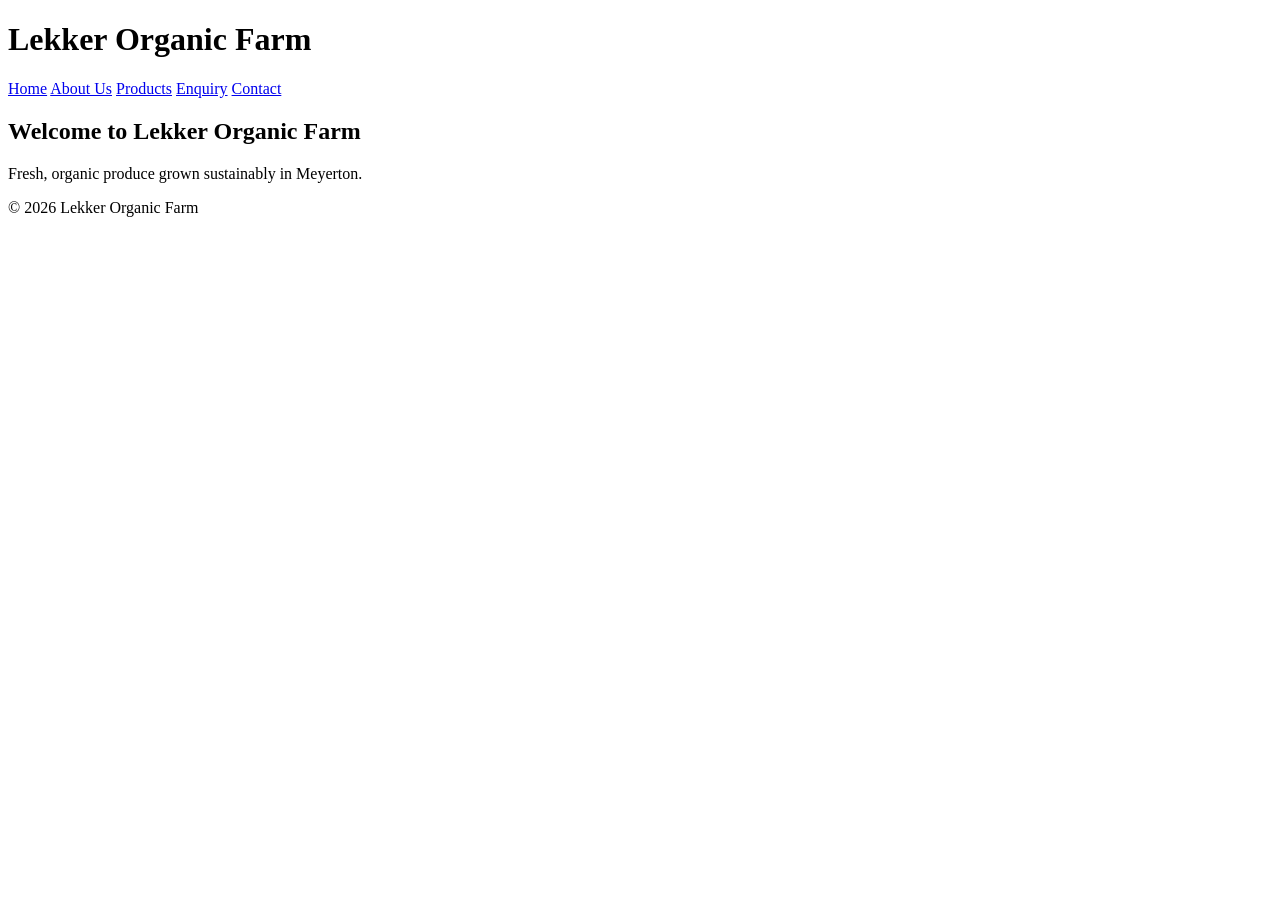
==== index.html @ 56c55d39 "Updated project files for Part 1" ====
<!DOCTYPE html>
<html lang="en">
<head>
    <meta charset="UTF-8">
    <meta name="viewport" content="width=device-width, initial-scale=1.0">
    <title>Lekker Organic Farm | Home</title>
    <link rel="stylesheet" href="style.css">
</head>
<body>

<header>
    <h1>Lekker Organic Farm</h1>
    <nav>
        <a href="index.html">Home</a>
        <a href="about.html">About Us</a>
        <a href="products.html">Products</a>
        <a href="enquiry.html">Enquiry</a>
        <a href="contact.html">Contact</a>
    </nav>
</header>

<main>
    <section>
        <h2>Welcome to Lekker Organic Farm</h2>
        <p>Fresh, organic produce grown sustainably in Meyerton.</p>
    </section>
</main>

<footer>
    <p>&copy; 2026 Lekker Organic Farm</p>
</footer>

</body>
</html>
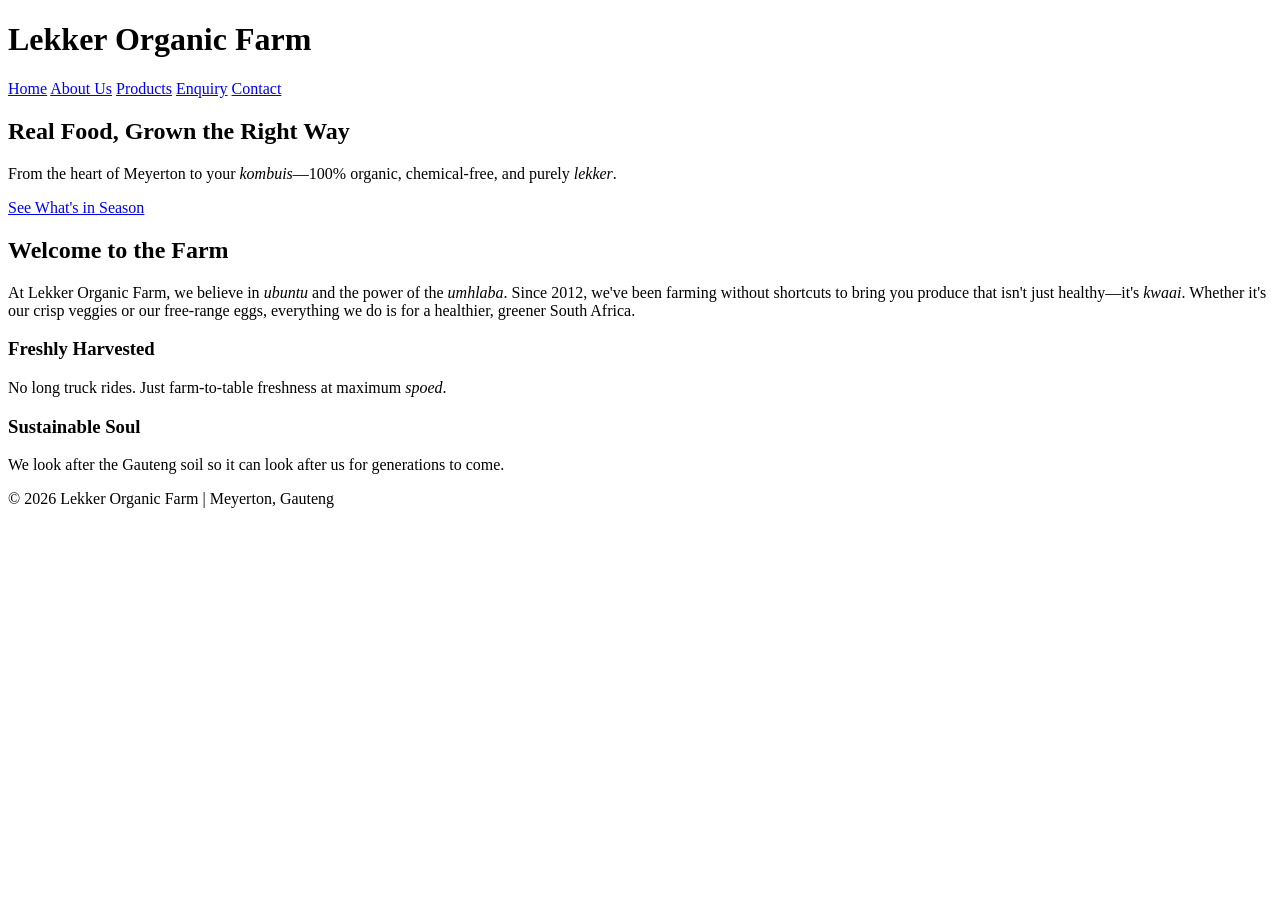
==== commit c811b255: "final skeleton" ====
--- a/index.html
+++ b/index.html
@@ -9,6 +9,11 @@
 <body>
 
 <header>
+    <div class="logo-container">
+                    <!-- images have will be properly added in the final version, but for now, this is a placeholder for the hero image --> 
+
+        <!-- <img src="images/logo.png" alt="Lekker Organic Farm logo, featuring the farm name and branding" id="farm-logo"> -->
+    </div>
     <h1>Lekker Organic Farm</h1>
     <nav>
         <a href="index.html">Home</a>
@@ -20,14 +25,37 @@
 </header>
 
 <main>
+    <section class="hero">
+        <div class="hero-content">
+            <h2>Real Food, Grown the Right Way</h2>
+            <p>From the heart of Meyerton to your <i>kombuis</i>—100% organic, chemical-free, and purely <i>lekker</i>.</p>
+            <a href="products.html" class="cta-button">See What's in Season</a>
+        </div>
+        <div class="hero-image">
+            <!-- images have will be properly added in the final version, but for now, this is a placeholder for the hero image --> 
+            <!-- <img src="hero.jpg" alt="Lush green organic farm landscape in Meyerton, Gauteng, showing rows of fresh produce under natural sunlight, evoking feelings of growth, sustainability, and natural abundance" id="main-hero-img"> -->
+        </div>
+    </section>
+
     <section>
-        <h2>Welcome to Lekker Organic Farm</h2>
-        <p>Fresh, organic produce grown sustainably in Meyerton.</p>
+        <h2>Welcome to the Farm</h2>
+        <p>At Lekker Organic Farm, we believe in <i>ubuntu</i> and the power of the <i>umhlaba</i>. Since 2012, we've been farming without shortcuts to bring you produce that isn't just healthy—it's <i>kwaai</i>. Whether it's our crisp veggies or our free-range eggs, everything we do is for a healthier, greener South Africa.</p>
+    </section>
+
+    <section class="highlights">
+        <div class="feature">
+            <h3>Freshly Harvested</h3>
+            <p>No long truck rides. Just farm-to-table freshness at maximum <i>spoed</i>.</p>
+        </div>
+        <div class="feature">
+            <h3>Sustainable Soul</h3>
+            <p>We look after the Gauteng soil so it can look after us for generations to come.</p>
+        </div>
     </section>
 </main>
 
 <footer>
-    <p>&copy; 2026 Lekker Organic Farm</p>
+    <p>&copy; 2026 Lekker Organic Farm | Meyerton, Gauteng</p>
 </footer>
 
 </body>
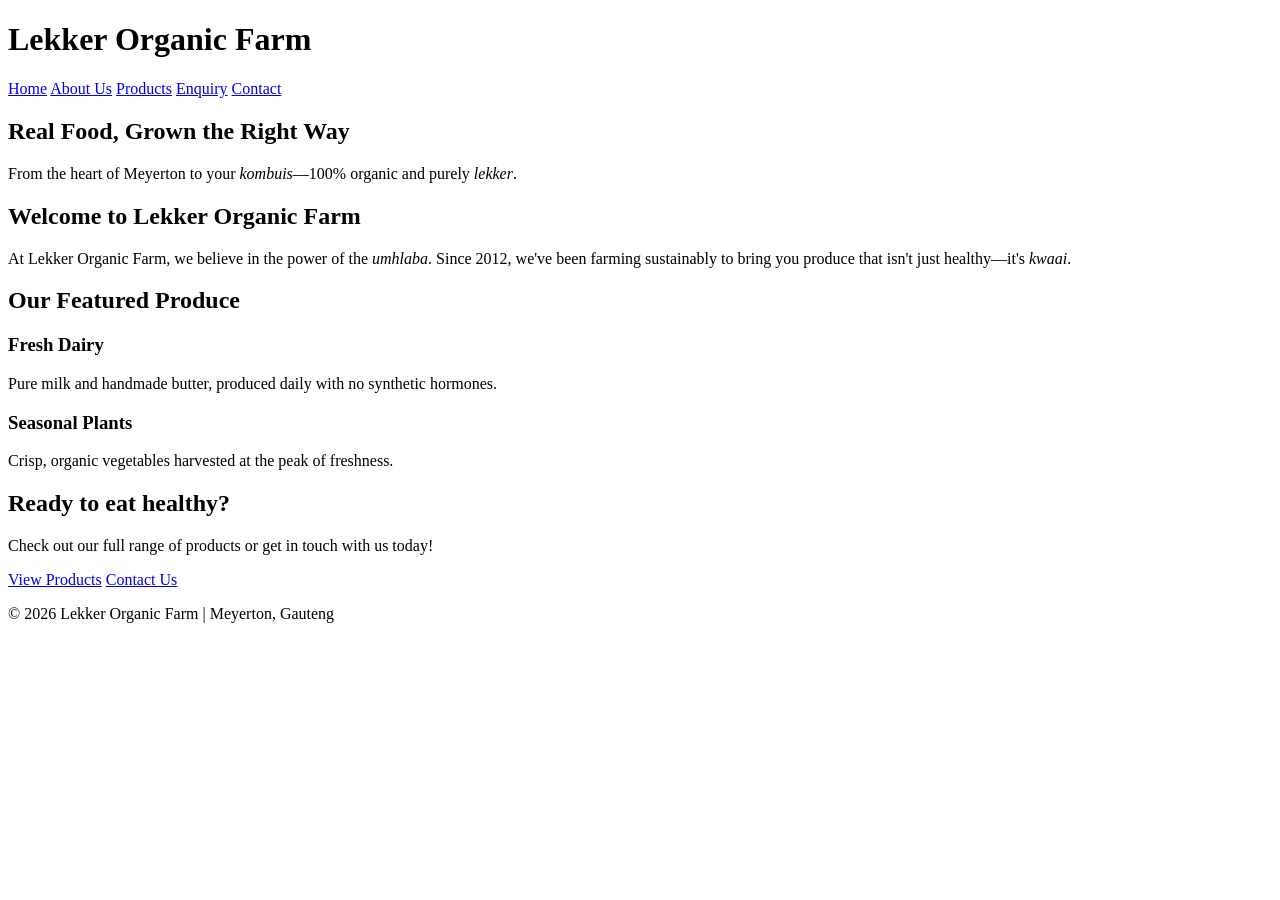
==== commit 6e30bccb: "fixed bugs" ====
--- a/index.html
+++ b/index.html
@@ -1,62 +1,75 @@
 <!DOCTYPE html>
 <html lang="en">
+
 <head>
     <meta charset="UTF-8">
     <meta name="viewport" content="width=device-width, initial-scale=1.0">
     <title>Lekker Organic Farm | Home</title>
     <link rel="stylesheet" href="style.css">
 </head>
+
 <body>
 
-<header>
-    <div class="logo-container">
-                    <!-- images have will be properly added in the final version, but for now, this is a placeholder for the hero image --> 
+    <header>
+        <div class="logo-container">
+            <!-- images will be added in the final version, but for now, this is a placeholder for the logo image -->
+            <!-- <img src="images/logo.png" alt="Lekker Organic Farm Logo" id="farm-logo"> -->
+        </div>
+        <h1>Lekker Organic Farm</h1>
+        <nav>
+            <a href="index.html">Home</a>
+            <a href="about.html">About Us</a>
+            <a href="products.html">Products</a>
+            <a href="enquiry.html">Enquiry</a>
+            <a href="contact.html">Contact</a>
+        </nav>
+    </header>
 
-        <!-- <img src="images/logo.png" alt="Lekker Organic Farm logo, featuring the farm name and branding" id="farm-logo"> -->
-    </div>
-    <h1>Lekker Organic Farm</h1>
-    <nav>
-        <a href="index.html">Home</a>
-        <a href="about.html">About Us</a>
-        <a href="products.html">Products</a>
-        <a href="enquiry.html">Enquiry</a>
-        <a href="contact.html">Contact</a>
-    </nav>
-</header>
+    <main>
+        <section class="hero">
+            <div class="hero-content">
+                <h2>Real Food, Grown the Right Way</h2>
+                <p>From the heart of Meyerton to your <i>kombuis</i>—100% organic and purely <i>lekker</i>.</p>
+            </div>
+            <div class="hero-image">
+                <!-- images will be added in the final version, but for now, this is a placeholder for the hero image -->
 
-<main>
-    <section class="hero">
-        <div class="hero-content">
-            <h2>Real Food, Grown the Right Way</h2>
-            <p>From the heart of Meyerton to your <i>kombuis</i>—100% organic, chemical-free, and purely <i>lekker</i>.</p>
-            <a href="products.html" class="cta-button">See What's in Season</a>
-        </div>
-        <div class="hero-image">
-            <!-- images have will be properly added in the final version, but for now, this is a placeholder for the hero image --> 
-            <!-- <img src="hero.jpg" alt="Lush green organic farm landscape in Meyerton, Gauteng, showing rows of fresh produce under natural sunlight, evoking feelings of growth, sustainability, and natural abundance" id="main-hero-img"> -->
-        </div>
-    </section>
+                <!-- <img src="images/hero.jpg" alt="Organic farm landscape" id="main-hero-img"> -->
+            </div>
+        </section>
 
-    <section>
-        <h2>Welcome to the Farm</h2>
-        <p>At Lekker Organic Farm, we believe in <i>ubuntu</i> and the power of the <i>umhlaba</i>. Since 2012, we've been farming without shortcuts to bring you produce that isn't just healthy—it's <i>kwaai</i>. Whether it's our crisp veggies or our free-range eggs, everything we do is for a healthier, greener South Africa.</p>
-    </section>
+        <section id="intro">
+            <h2>Welcome to Lekker Organic Farm</h2>
+            <p>At Lekker Organic Farm, we believe in the power of the <i>umhlaba</i>. Since 2012, we've been farming
+                sustainably to bring you produce that isn't just healthy—it's <i>kwaai</i>.</p>
+        </section>
 
-    <section class="highlights">
-        <div class="feature">
-            <h3>Freshly Harvested</h3>
-            <p>No long truck rides. Just farm-to-table freshness at maximum <i>spoed</i>.</p>
-        </div>
-        <div class="feature">
-            <h3>Sustainable Soul</h3>
-            <p>We look after the Gauteng soil so it can look after us for generations to come.</p>
-        </div>
-    </section>
-</main>
+        <section id="featured-products">
+            <h2>Our Featured Produce</h2>
+            <div class="product-grid">
+                <div class="feature">
+                    <h3>Fresh Dairy</h3>
+                    <p>Pure milk and handmade butter, produced daily with no synthetic hormones.</p>
+                </div>
+                <div class="feature">
+                    <h3>Seasonal Plants</h3>
+                    <p>Crisp, organic vegetables harvested at the peak of freshness.</p>
+                </div>
+            </div>
+        </section>
 
-<footer>
-    <p>&copy; 2026 Lekker Organic Farm | Meyerton, Gauteng</p>
-</footer>
+        <section id="cta">
+            <h2>Ready to eat healthy?</h2>
+            <p>Check out our full range of products or get in touch with us today!</p>
+            <a href="products.html" class="cta-button">View Products</a>
+            <a href="contact.html" class="cta-button-secondary">Contact Us</a>
+        </section>
+    </main>
+
+    <footer>
+        <p>&copy; 2026 Lekker Organic Farm | Meyerton, Gauteng</p>
+    </footer>
 
 </body>
+
 </html>
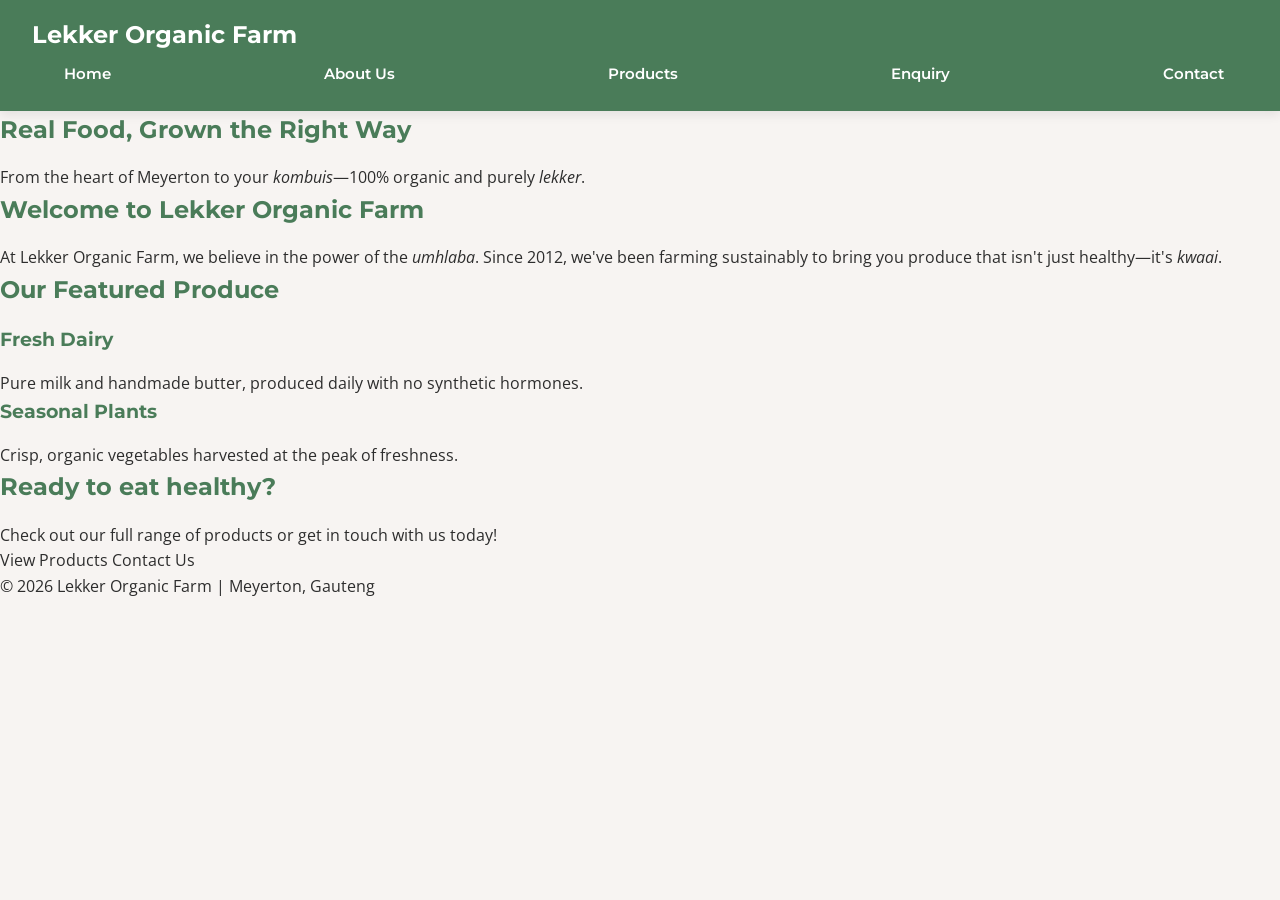
==== commit 5dcba2ef: "created the css template and ensured that all pages link to it. Also added the google fonts link to " ====
--- a/index.html
+++ b/index.html
@@ -5,18 +5,23 @@
     <meta charset="UTF-8">
     <meta name="viewport" content="width=device-width, initial-scale=1.0">
     <title>Lekker Organic Farm | Home</title>
-    <link rel="stylesheet" href="style.css">
+    <link rel="stylesheet" href="css/style.css">
+    <link rel="preconnect" href="https://fonts.googleapis.com">
+    <link rel="preconnect" href="https://fonts.gstatic.com" crossorigin>
+    <link
+        href="https://fonts.googleapis.com/css2?family=Montserrat:wght@400;700&family=Open+Sans:wght@400;600&display=swap"
+        rel="stylesheet">
 </head>
 
 <body>
 
-    <header>
+    <header class="headnav">
         <div class="logo-container">
             <!-- images will be added in the final version, but for now, this is a placeholder for the logo image -->
             <!-- <img src="images/logo.png" alt="Lekker Organic Farm Logo" id="farm-logo"> -->
         </div>
         <h1>Lekker Organic Farm</h1>
-        <nav>
+        <nav class="headnav">
             <a href="index.html">Home</a>
             <a href="about.html">About Us</a>
             <a href="products.html">Products</a>
--- a/css/style.css
+++ b/css/style.css
@@ -0,0 +1,101 @@
+/* ==========================================================================
+   1. DESIGN TOKENS & VARIABLES
+   ========================================================================== */
+:root {
+    --primary-green: #4a7c59;
+    --accent-brown: #8c5e3c;
+    --bg-cream: #f7f4f2;
+    --text-dark: #2d2d2d;
+    --text-light: #ffffff;
+    --font-heading: 'Montserrat', sans-serif;
+    --font-body: 'Open Sans', sans-serif;
+}
+
+/* ==========================================================================
+   2. GLOBAL RESET & BASE STYLES
+   ========================================================================== */
+* {
+    margin: 0;
+    padding: 0;
+    box-sizing: border-box;
+}
+
+body {
+    font-family: var(--font-body);
+    background-color: var(--bg-cream);
+    color: var(--text-dark);
+    line-height: 1.6;
+}
+
+h1, h2, h3, h4, h5, h6 {
+    font-family: var(--font-heading);
+    color: var(--primary-green);
+    margin-bottom: 1rem;
+    font-weight: 700;
+}
+
+a {
+    text-decoration: none;
+    color: inherit;
+    transition: color 0.3s ease;
+}
+
+img {
+    max-width: 100%;
+    display: block;
+}
+/* ==========================================================================
+   4. HEADER & NAVIGATION STYLES (With .headnav elements)
+   ========================================================================== */
+
+/* Outer Container: The overall bar running across the top of the screen */
+header.headnav {
+    background-color: var(--primary-green); /* Organic Green background */
+    color: var(--text-light);
+    padding: 1rem 2rem;
+    position: sticky;        /* Keeps the menu pinned at the top when scrolling */
+    top: 0;
+    z-index: 1000;          /* Keeps it layered above all other content */
+    box-shadow: 0 4px 10px rgba(0, 0, 0, 0.08); /* Professional depth effect */
+}
+
+/* Inner Container: Holds and spaces your links/branding across the width */
+nav.headnav {
+    display: flex;
+    justify-content: space-between; /* Pushes content to opposite sides */
+    align-items: center;
+    max-width: 1200px;
+    margin: 0 auto;         /* Centers the navigation box inside the header */
+}
+
+/* Typography styles for any heading/branding inside the header */
+header.headnav h1 {
+    font-family: var(--font-heading);
+    color: var(--text-light); /* Overrides green heading color to show on header */
+    font-size: 1.5rem;
+    margin-bottom: 0;        /* Removes default bottom margin so it aligns cleanly */
+}
+
+/* The Navigation Links Container */
+nav.headnav a {
+    font-family: var(--font-heading);
+    font-weight: 600;
+    font-size: 0.95rem;
+    color: var(--text-light);
+    padding: 0.5rem 1rem;
+    margin-left: 0.5rem;
+    border-radius: 4px;
+    transition: all 0.3s ease; /* Smooth fade effect for hovers */
+}
+
+/* Hover effect: Subtle background change using your Earthy Accent color */
+nav.headnav a:hover {
+    background-color: var(--accent-brown);
+    color: var(--text-light);
+}
+
+/* Active Page Style: Gives the user a permanent indication of their current page */
+nav.headnav a.active {
+    background-color: var(--accent-brown);
+    font-weight: 700;
+}
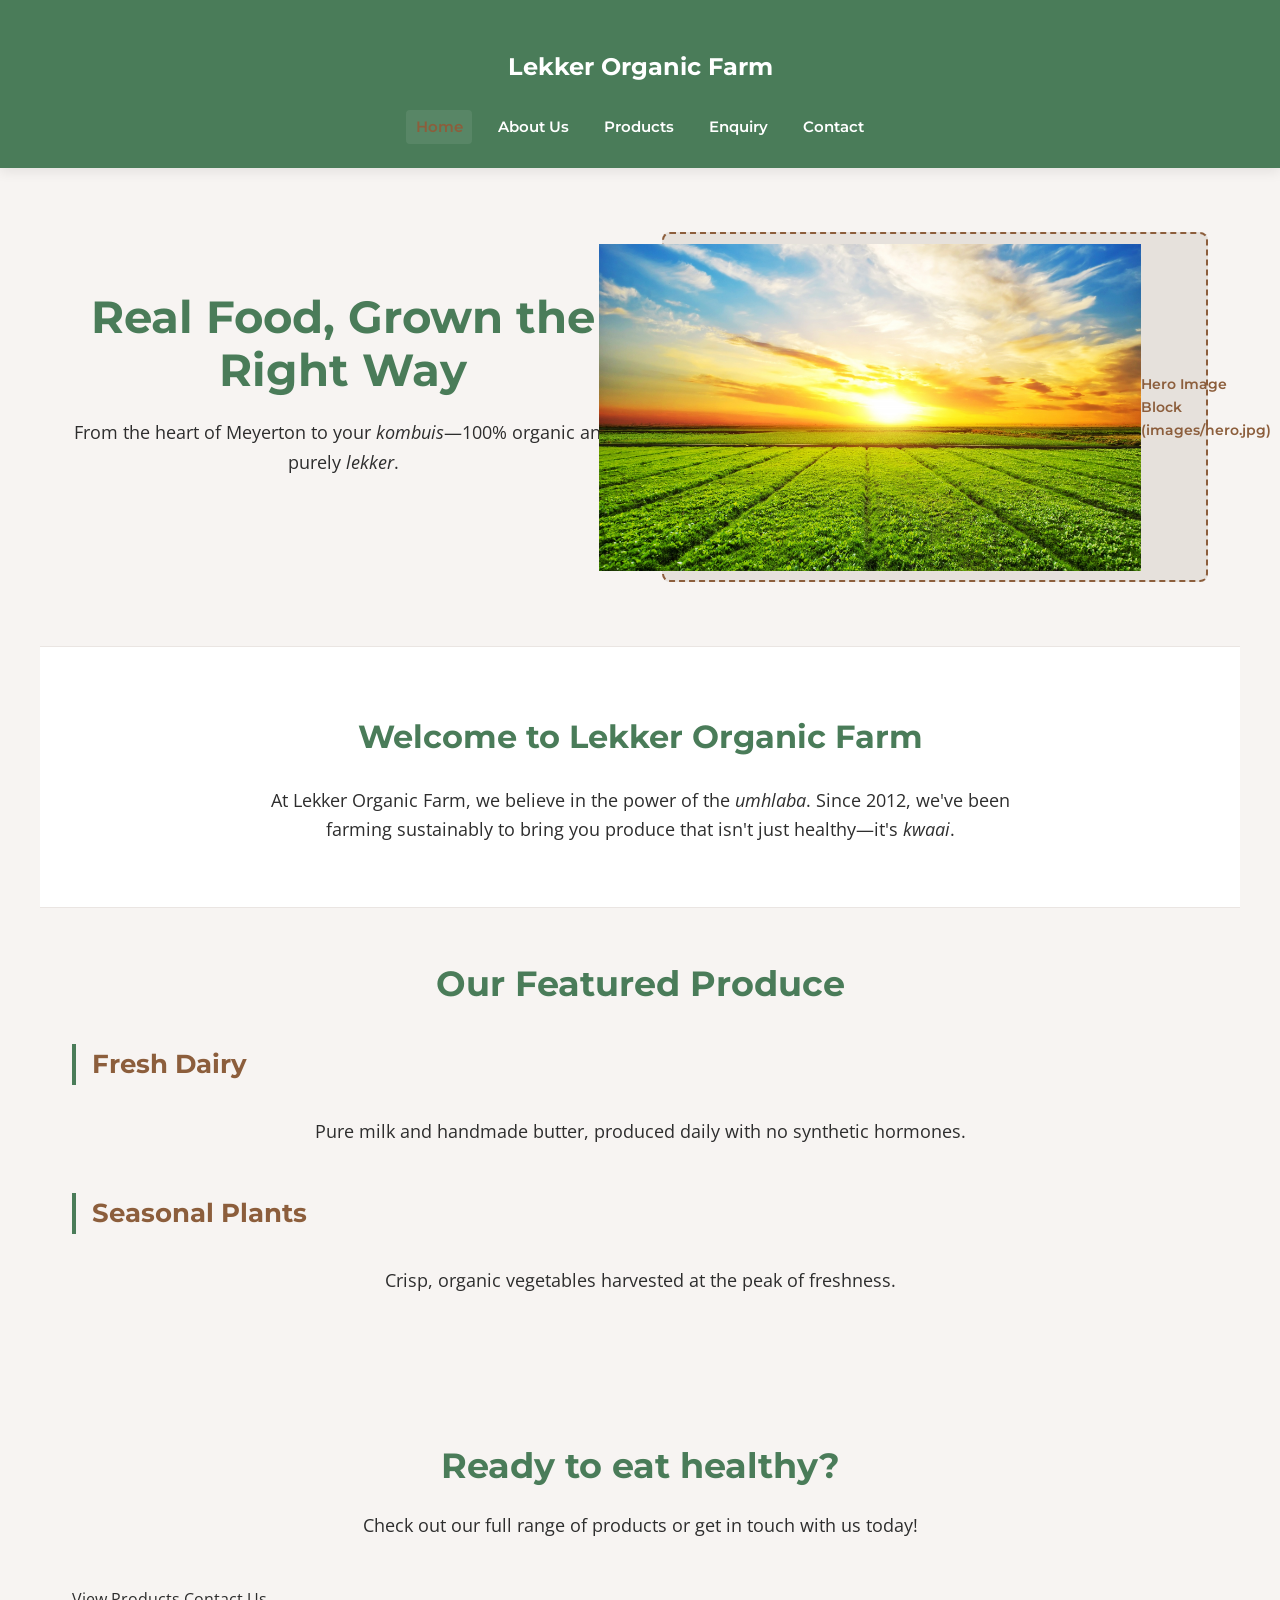
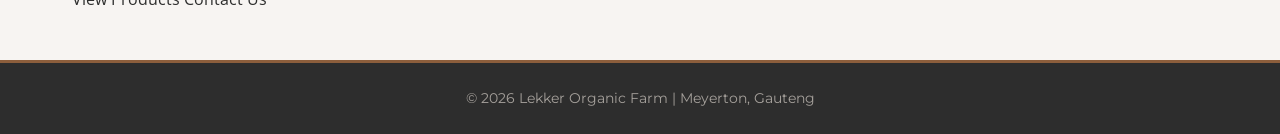
==== commit 70feb111: "inserted some images and the css layout. The allignment of images is still an issue. The overall aes" ====
--- a/index.html
+++ b/index.html
@@ -22,7 +22,7 @@
         </div>
         <h1>Lekker Organic Farm</h1>
         <nav class="headnav">
-            <a href="index.html">Home</a>
+            <a href="index.html" class="active">Home</a>
             <a href="about.html">About Us</a>
             <a href="products.html">Products</a>
             <a href="enquiry.html">Enquiry</a>
@@ -37,9 +37,7 @@
                 <p>From the heart of Meyerton to your <i>kombuis</i>—100% organic and purely <i>lekker</i>.</p>
             </div>
             <div class="hero-image">
-                <!-- images will be added in the final version, but for now, this is a placeholder for the hero image -->
-
-                <!-- <img src="images/hero.jpg" alt="Organic farm landscape" id="main-hero-img"> -->
+                <img src="images/hero.jpg" alt="Organic farm landscape" id="main-hero-img">
             </div>
         </section>
 
--- a/css/style.css
+++ b/css/style.css
@@ -45,57 +45,706 @@
     display: block;
 }
 /* ==========================================================================
-   4. HEADER & NAVIGATION STYLES (With .headnav elements)
-   ========================================================================== */
-
-/* Outer Container: The overall bar running across the top of the screen */
+   4. HEADER & NAVIGATION STYLES (Targeting Specific Class Matching)
+   ========================================================================== */
+
+/* Target ONLY the structural header bar container */
 header.headnav {
-    background-color: var(--primary-green); /* Organic Green background */
+    background-color: var(--primary-green);
     color: var(--text-light);
-    padding: 1rem 2rem;
-    position: sticky;        /* Keeps the menu pinned at the top when scrolling */
+    padding: 1.2rem 2rem;
+    position: sticky;
     top: 0;
-    z-index: 1000;          /* Keeps it layered above all other content */
-    box-shadow: 0 4px 10px rgba(0, 0, 0, 0.08); /* Professional depth effect */
-}
-
-/* Inner Container: Holds and spaces your links/branding across the width */
+    z-index: 1000;
+    box-shadow: 0 4px 12px rgba(0, 0, 0, 0.08);
+    
+    /* Neatly arranges the Logo box, H1 Title, and Nav Menu in a single row */
+    display: flex;
+    justify-content: space-between;
+    align-items: center;
+}
+
+/* Ensure the main brand text title uses crisp alignment inside the flex row */
+header.headnav h1 {
+    font-family: var(--font-heading);
+    font-size: 1.7rem;
+    margin: 0;
+    color: var(--text-light);
+    text-align: center;
+    flex: 1; /* Allows the title text to sit comfortably in the middle space */
+}
+
+/* Target ONLY the inner navigation menu wrapper */
 nav.headnav {
     display: flex;
-    justify-content: space-between; /* Pushes content to opposite sides */
+    gap: 1.5rem; /* Evenly spaces your 5 menu links horizontally */
+    background: transparent; /* Overrides accidental double backgrounds */
+    padding: 0;              /* Overrides accidental double padding */
+    box-shadow: none;        /* Overrides any inherited container shadows */
+}
+
+/* Individual navigation link formatting */
+nav.headnav a {
+    color: var(--text-light);
+    text-decoration: none;
+    font-family: var(--font-heading);
+    font-weight: 600;
+    font-size: 1rem;
+    padding: 0.4rem 0.8rem;
+    border-radius: 4px;
+    transition: color 0.3s ease, background-color 0.3s ease;
+}
+
+/* Interactive link hover states */
+nav.headnav a:hover,
+nav.headnav a.active {
+    color: var(--accent-brown);
+    background-color: rgba(255, 255, 255, 0.08);
+}
+
+/* Clean containment framework for your live logo asset */
+.logo-container {
+    display: flex;
     align-items: center;
+}
+
+#farm-logo {
+    height: 45px; /* Keeps the brand asset perfectly inline with text heights */
+    width: auto;  /* Locks structural aspect ratio proportions */
+    object-fit: contain;
+}
+/* ==========================================================================
+   5. HERO SECTION STYLES
+   ========================================================================== */
+.hero {
+    display: flex;
+    align-items: center;
+    justify-content: space-between;
+    padding: 4rem 2rem;
     max-width: 1200px;
-    margin: 0 auto;         /* Centers the navigation box inside the header */
-}
-
-/* Typography styles for any heading/branding inside the header */
-header.headnav h1 {
-    font-family: var(--font-heading);
-    color: var(--text-light); /* Overrides green heading color to show on header */
-    font-size: 1.5rem;
-    margin-bottom: 0;        /* Removes default bottom margin so it aligns cleanly */
-}
-
-/* The Navigation Links Container */
-nav.headnav a {
-    font-family: var(--font-heading);
+    margin: 0 auto;
+    gap: 3rem;
+}
+
+.hero-content {
+    flex: 1;
+}
+
+.hero-content h2 {
+    font-size: 2.8rem;
+    line-height: 1.2;
+    color: var(--primary-green);
+    margin-bottom: 1.2rem;
+}
+
+.hero-content p {
+    font-size: 1.15rem;
+    color: var(--text-dark);
+}
+
+/* Styles for the image container box */
+.hero-image {
+    flex: 1;
+    display: flex;
+    justify-content: center;
+    align-items: center;
+    background-color: #e6e1dc; /* Clean placeholder color until asset is loaded */
+    border: 2px dashed var(--accent-brown);
+    border-radius: 8px;
+    min-height: 350px;
+}
+
+/* Informative text inside the asset container until your image tag is uncommented */
+.hero-image::after {
+    content: "Hero Image Block (images/hero.jpg)";
+    font-family: var(--font-heading);
+    color: var(--accent-brown);
     font-weight: 600;
-    font-size: 0.95rem;
+    font-size: 0.9rem;
+}
+
+/* ==========================================================================
+   6. INTRODUCTION SECTION STYLES
+   ========================================================================== */
+#intro {
+    background-color: var(--text-light);
+    padding: 4rem 2rem;
+    text-align: center;
+    border-top: 1px solid #eae5e2;
+    border-bottom: 1px solid #eae5e2;
+}
+
+#intro h2 {
+    font-size: 2rem;
+    position: relative;
+    display: inline-block;
+    margin-bottom: 1.5rem;
+}
+
+#intro p {
+    max-width: 750px;
+    margin: 0 auto;
+    font-size: 1.1rem;
+    color: var(--text-dark);
+}
+
+/* ==========================================================================
+   7. INITIAL RESPONSIVE MEDIA QUERIES (Mobile Viewports)
+   ========================================================================== */
+@media (max-width: 768px) {
+    .hero {
+        flex-direction: column; /* Stacks text above the image on mobile */
+        text-align: center;
+        padding: 2.5rem 1.5rem;
+    }
+
+    .hero-content h2 {
+        font-size: 2.2rem;
+    }
+
+    .hero-image {
+        width: 100%;
+        min-height: 250px;
+    }
+}
+/* ==========================================================================
+   8. PAGE BANNER & CARD LAYOUT STYLES
+   ========================================================================== */
+.page-title-section {
+    background-color: #eae5e2;
+    text-align: center;
+    padding: 3rem 2rem;
+    border-bottom: 1px solid #ddd7d2;
+}
+
+.page-title-section h2 {
+    font-size: 2.2rem;
+    margin-bottom: 0;
+}
+
+.about-container, .product-item {
+    max-width: 800px;
+    margin: 3rem auto;
+    padding: 0 2rem;
+}
+
+.about-card {
+    background-color: var(--text-light);
+    padding: 2rem;
+    border-radius: 6px;
+    margin-bottom: 1.5rem;
+    box-shadow: 0 2px 8px rgba(0,0,0,0.02);
+}
+
+.styled-list {
+    list-style-type: none;
+    margin-top: 1rem;
+}
+
+.styled-list li {
+    margin-bottom: 1rem;
+    padding-left: 1.5rem;
+    position: relative;
+}
+
+/* Custom bullet indicator replacing standard browser layout styling */
+.styled-list li::before {
+    content: "✔";
+    color: var(--primary-green);
+    position: absolute;
+    left: 0;
+    font-weight: bold;
+}
+
+/* ==========================================================================
+   9. PRICE TABLE STYLES (products.html)
+   ========================================================================== */
+.price-table {
+    width: 100%;
+    max-width: 800px;
+    margin: 2rem auto;
+    border-collapse: collapse;
+    background-color: var(--text-light);
+    border-radius: 6px;
+    overflow: hidden;
+    box-shadow: 0 4px 12px rgba(0,0,0,0.03);
+}
+
+.price-table th, .price-table td {
+    padding: 1rem 1.5rem;
+    text-align: left;
+}
+
+.price-table th {
+    background-color: var(--primary-green);
     color: var(--text-light);
-    padding: 0.5rem 1rem;
-    margin-left: 0.5rem;
+    font-family: var(--font-heading);
+    font-weight: 700;
+}
+
+.price-table tr {
+    border-bottom: 1px solid #eee;
+}
+
+/* Alternating row colors for professional visual structure */
+.price-table tr:nth-child(even) {
+    background-color: #fcfbfa;
+}
+
+/* ==========================================================================
+   10. USER ACCESSIBLE FORM STYLES (enquiry.html & contact.html)
+   ========================================================================== */
+form {
+    max-width: 600px;
+    margin: 2rem auto;
+    background-color: var(--text-light);
+    padding: 2.5rem;
+    border-radius: 8px;
+    box-shadow: 0 4px 15px rgba(0,0,0,0.02);
+}
+
+form label {
+    font-family: var(--font-heading);
+    font-weight: 600;
+    font-size: 0.9rem;
+    color: var(--text-dark);
+    display: inline-block;
+    margin-bottom: 0.4rem;
+}
+
+form input[type="text"],
+form input[type="email"],
+form select,
+form textarea {
+    width: 100%;
+    padding: 0.8rem;
+    margin-bottom: 1.5rem;
+    border: 1px solid #ccc;
     border-radius: 4px;
-    transition: all 0.3s ease; /* Smooth fade effect for hovers */
-}
-
-/* Hover effect: Subtle background change using your Earthy Accent color */
-nav.headnav a:hover {
+    font-family: var(--font-body);
+    font-size: 1rem;
+    transition: border-color 0.3s ease;
+}
+
+form input:focus, form select:focus, form textarea:focus {
+    outline: none;
+    border-color: var(--primary-green);
+}
+
+form button[type="submit"] {
     background-color: var(--accent-brown);
     color: var(--text-light);
-}
-
-/* Active Page Style: Gives the user a permanent indication of their current page */
-nav.headnav a.active {
+    font-family: var(--font-heading);
+    font-weight: 700;
+    padding: 0.9rem 2rem;
+    border: none;
+    border-radius: 4px;
+    cursor: pointer;
+    width: 100%;
+    font-size: 1rem;
+    transition: background-color 0.3s ease;
+}
+
+form button[type="submit"]:hover {
+    background-color: #724b2e;
+}
+/* ==========================================================================
+   11. PRODUCTS PAGE STYLES (products.html)
+   ========================================================================== */
+main section {
+    max-width: 1200px;
+    margin: 0 auto;
+    padding: 3rem 2rem;
+}
+
+main section h2 {
+    font-size: 2.2rem;
+    text-align: center;
+    margin-bottom: 1rem;
+}
+
+main section p {
+    text-align: center;
+    max-width: 800px;
+    margin: 0 auto 3rem auto;
+    font-size: 1.1rem;
+    color: var(--text-dark);
+}
+
+main section h3 {
+    font-size: 1.6rem;
+    color: var(--accent-brown);
+    border-left: 4px solid var(--primary-green);
+    padding-left: 1rem;
+    margin-bottom: 2rem;
+    margin-top: 2rem;
+}
+
+.product-item {
+    display: flex;
+    align-items: center;
+    justify-content: space-between;
+    background-color: var(--text-light);
+    padding: 2rem;
+    border-radius: 8px;
+    box-shadow: 0 4px 12px rgba(0, 0, 0, 0.02);
+    margin-bottom: 2.5rem;
+    gap: 3rem;
+}
+
+.product-text {
+    flex: 1.2;
+}
+
+.product-text h4 {
+    font-size: 1.3rem;
+    color: var(--primary-green);
+    margin-bottom: 0.5rem;
+}
+
+.product-text p {
+    text-align: left;
+    margin: 0 0 1rem 0;
+    font-size: 1rem;
+}
+
+.product-img-placeholder {
+    flex: 0.8;
+    background-color: #e6e1dc;
+    border: 2px dashed #b5ada7;
+    border-radius: 6px;
+    min-height: 200px;
+    display: flex;
+    justify-content: center;
+    align-items: center;
+    font-family: var(--font-heading);
+    color: var(--accent-brown);
+    font-size: 0.85rem;
+    font-weight: 600;
+}
+
+/* ==========================================================================
+   12. PRODUCE & DAIRY PRICE TABLE STYLES
+   ========================================================================== */
+.price-table {
+    width: 100%;
+    max-width: 800px;
+    margin: 3rem auto;
+    border-collapse: collapse;
+    background-color: var(--text-light);
+    border-radius: 8px;
+    overflow: hidden;
+    box-shadow: 0 4px 15px rgba(0, 0, 0, 0.04);
+}
+
+.price-table th, 
+.price-table td {
+    padding: 1rem 1.5rem;
+    text-align: left;
+}
+
+.price-table th {
+    background-color: var(--primary-green);
+    color: var(--text-light);
+    font-family: var(--font-heading);
+    font-weight: 700;
+    font-size: 1rem;
+    text-transform: uppercase;
+    letter-spacing: 0.05em;
+}
+
+.price-table tr {
+    border-bottom: 1px solid #eae5e2;
+}
+
+.price-table tr:nth-child(even) {
+    background-color: #fdfcfb;
+}
+
+.price-table tr:hover {
+    background-color: #f7f4f2;
+}
+
+.products-cta-box {
+    text-align: center;
+    margin-top: 4rem;
+    padding: 2rem;
+    border-top: 1px solid #eae5e2;
+}
+
+.products-cta-box a {
+    display: inline-block;
+    background-color: var(--primary-green);
+    color: var(--text-light);
+    font-family: var(--font-heading);
+    font-weight: 700;
+    padding: 0.8rem 2rem;
+    border-radius: 4px;
+    margin-top: 1rem;
+    transition: background-color 0.3s ease, transform 0.2s ease;
+}
+
+.products-cta-box a:hover {
     background-color: var(--accent-brown);
+    transform: translateY(-2px);
+}
+/* ==========================================================================
+   13. ABOUT PAGE STYLES (about.html)
+   ========================================================================== */
+
+/* Main layout container for the About page content */
+.about-container {
+    max-width: 1000px;
+    margin: 3rem auto;
+    padding: 0 2rem;
+}
+
+/* Introduction paragraph emphasis */
+#about-intro {
+    background-color: var(--text-light);
+    padding: 2.5rem;
+    border-radius: 8px;
+    margin-bottom: 3rem;
+    box-shadow: 0 4px 12px rgba(0, 0, 0, 0.02);
+    border-left: 5px solid var(--primary-green);
+}
+
+#about-intro p {
+    font-size: 1.15rem;
+    line-height: 1.7;
+    color: var(--text-dark);
+}
+
+/* Individual Content Cards (History, Mission, Vision) */
+.about-card {
+    background-color: var(--text-light);
+    padding: 2.5rem;
+    border-radius: 8px;
+    margin-bottom: 2rem;
+    box-shadow: 0 4px 12px rgba(0, 0, 0, 0.02);
+    transition: transform 0.3s ease;
+}
+
+.about-card:hover {
+    transform: translateY(-3px);
+}
+
+.about-card h3 {
+    font-size: 1.4rem;
+    color: var(--primary-green);
+    margin-bottom: 1rem;
+    font-family: var(--font-heading);
+    border-bottom: 2px solid var(--bg-cream);
+    padding-bottom: 0.5rem;
+}
+
+/* Sustainable Highlights List Customisation */
+.about-card.highlights {
+    border-top: 4px solid var(--accent-brown);
+}
+
+.styled-list {
+    list-style-type: none; /* Removes standard browser bullet layout */
+    padding-left: 0;
+}
+
+.styled-list li {
+    font-size: 1.05rem;
+    margin-bottom: 1.2rem;
+    padding-left: 2rem;
+    position: relative;
+    line-height: 1.6;
+}
+
+/* Elegant custom checkmark bullet replacement using design tokens */
+.styled-list li::before {
+    content: "✔";
+    color: var(--primary-green);
+    position: absolute;
+    left: 0;
+    top: 0;
     font-weight: 700;
+    font-size: 1.1rem;
+}
+
+/* Summary text block at the base of the page */
+.about-summary {
+    text-align: center;
+    padding: 2rem;
+    margin-top: 3rem;
+    background-color: var(--accent-brown);
+    color: var(--text-light);
+    border-radius: 8px;
+}
+
+.about-summary p {
+    font-size: 1.2rem;
+    font-family: var(--font-heading);
+    font-weight: 600;
+}
+/* ==========================================================================
+   14. CONTACT PAGE LAYOUT STYLES (contact.html)
+   ========================================================================== */
+
+/* Split layout row separating details from the form */
+.contact-grid-wrapper {
+    display: flex;
+    max-width: 1200px;
+    margin: 3rem auto;
+    padding: 0 2rem;
+    gap: 4rem;
+}
+
+/* Left Sidebar containing company details */
+.contact-sidebar {
+    flex: 1;
+}
+
+.contact-block {
+    background-color: var(--text-light);
+    padding: 2rem;
+    border-radius: 8px;
+    margin-bottom: 2rem;
+    box-shadow: 0 4px 12px rgba(0, 0, 0, 0.02);
+}
+
+.contact-block h3 {
+    font-size: 1.3rem;
+    color: var(--primary-green);
+    margin-bottom: 1rem;
+}
+
+.contact-block p, 
+.contact-block ul {
+    font-size: 1rem;
+    color: var(--text-dark);
+}
+
+.contact-block ul {
+    list-style-type: none;
+    padding-left: 0;
+}
+
+.contact-block ul li {
+    margin-bottom: 0.6rem;
+    padding-bottom: 0.4rem;
+    border-bottom: 1px dashed #eae5e2;
+}
+
+/* Right content block containing the form wrapper */
+.contact-form-column {
+    flex: 1.2;
+}
+
+/* ==========================================================================
+   15. MAP LOCATION PLACEHOLDERS (contact.html)
+   ========================================================================== */
+.maps-section {
+    max-width: 1200px;
+    margin: 4rem auto;
+    padding: 0 2rem;
+    text-align: center;
+}
+
+.maps-section h3 {
+    font-size: 1.6rem;
+    margin-bottom: 2rem;
+}
+
+/* Side-by-side mapping layout container */
+.maps-container {
+    display: flex;
+    gap: 2rem;
+    justify-content: center;
+}
+
+.map-placeholder {
+    flex: 1;
+    background-color: #e6e1dc;
+    border: 2px dashed #b5ada7;
+    border-radius: 8px;
+    min-height: 250px;
+    display: flex;
+    flex-direction: column;
+    justify-content: center;
+    align-items: center;
+    padding: 2rem;
+}
+
+.map-placeholder::before {
+    content: "🗺️";
+    font-size: 2.5rem;
+    margin-bottom: 0.5rem;
+}
+
+.map-placeholder span {
+    font-family: var(--font-heading);
+    color: var(--accent-brown);
+    font-weight: 700;
+    font-size: 1rem;
+}
+
+.map-placeholder p {
+    font-size: 0.85rem;
+    color: #7a736d;
+    margin-top: 0.4rem;
+}
+/* ==========================================================================
+   16.Finalizing the Global Mobile Responsive Queries
+   ========================================================================== */
+/* About Page Mobile Reflows */
+    #about-intro, .about-card {
+        padding: 1.5rem;
+    }
+
+    /* Contact Page Layout Stacking */
+    .contact-grid-wrapper {
+        flex-direction: column; /* Collapses details layout into a singular column */
+        gap: 2rem;
+        padding: 0 1.5rem;
+    }
+
+    .maps-container {
+        flex-direction: column; /* Places map boxes vertically on mobile viewports */
+        gap: 1.5rem;
+    }
+
+    .map-placeholder {
+        min-height: 200px;
+    }
+    /* Header Mobile Reflow Stacking */
+    header.headnav {
+        flex-direction: column; /* Switches from row layout to a clean vertical column stack */
+        gap: 1rem;
+        padding: 1.5rem 1rem;
+        text-align: center;
+    }
+
+    header.headnav h1 {
+        font-size: 1.5rem;
+        margin: 0.5rem 0;
+    }
+
+    nav.headnav {
+        flex-wrap: wrap; /* Allows your 5 links to wrap safely onto a second line if needed */
+        justify-content: center;
+        gap: 1rem;
+    }
+    
+    nav.headnav a {
+        font-size: 0.95rem;
+        padding: 0.3rem 0.6rem;
+    }
+    /* ==========================================================================
+   17. GLOBAL FOOTER STYLES
+   ========================================================================== */
+footer {
+    background-color: var(--text-dark);
+    color: #a5a09b; /* Subtle muted text color for a sleek contrast */
+    text-align: center;
+    padding: 1.5rem 2rem;
+    font-size: 0.9rem;
+    font-family: var(--font-heading);
+    border-top: 3px solid var(--accent-brown);
+    margin-top: auto; /* Pushes footer down on shorter pages */
 }
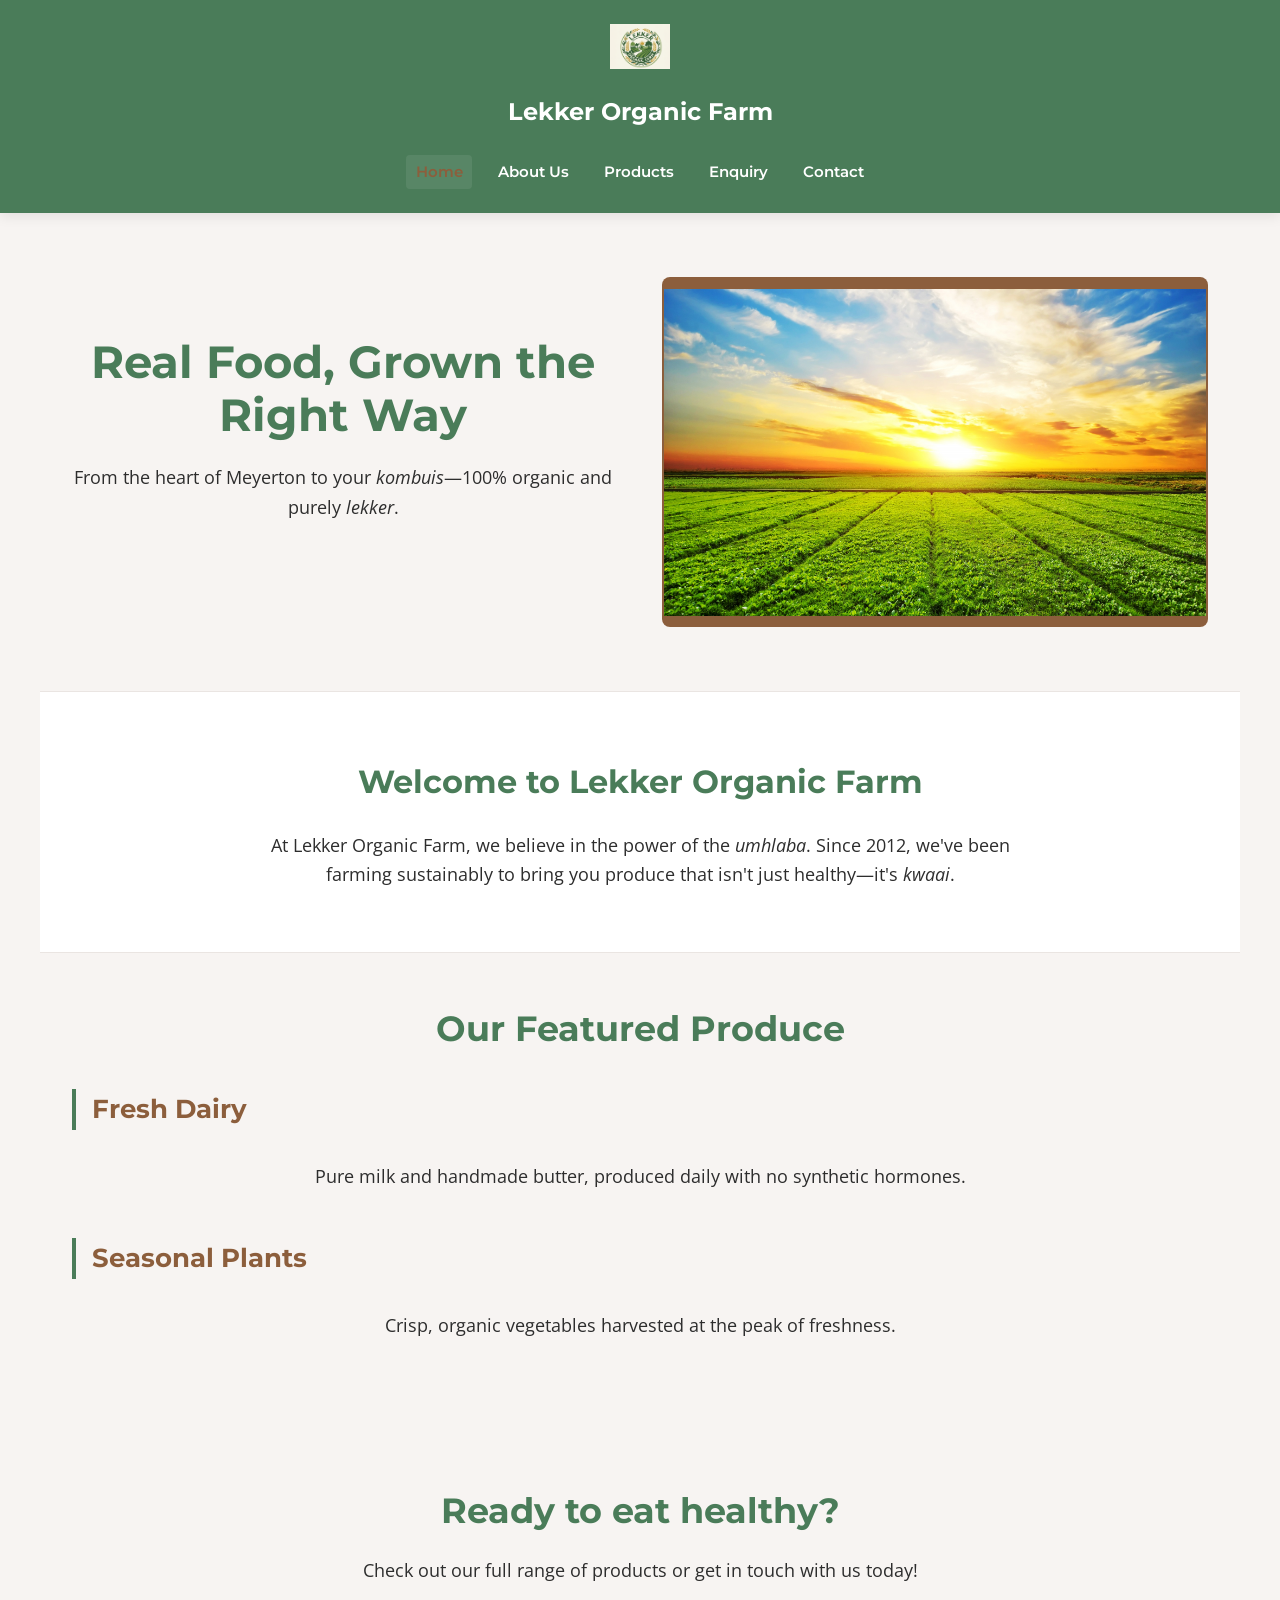
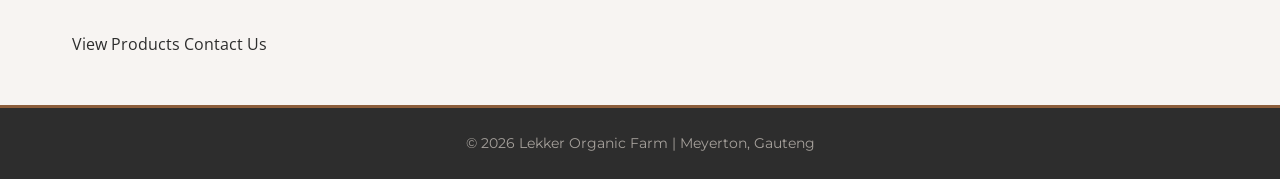
==== commit 5e624d27: "Update header layout and logo image in index.html; refine CSS comments for clarity" ====
--- a/index.html
+++ b/index.html
@@ -17,8 +17,7 @@
 
     <header class="headnav">
         <div class="logo-container">
-            <!-- images will be added in the final version, but for now, this is a placeholder for the logo image -->
-            <!-- <img src="images/logo.png" alt="Lekker Organic Farm Logo" id="farm-logo"> -->
+            <img src="images/logo.png" alt="Lekker Organic Farm Logo" id="farm-logo">
         </div>
         <h1>Lekker Organic Farm</h1>
         <nav class="headnav">
--- a/css/style.css
+++ b/css/style.css
@@ -58,7 +58,7 @@
     z-index: 1000;
     box-shadow: 0 4px 12px rgba(0, 0, 0, 0.08);
     
-    /* Neatly arranges the Logo box, H1 Title, and Nav Menu in a single row */
+    /*  arranges the Logo box, H1 Title, and Nav Menu in a single row */
     display: flex;
     justify-content: space-between;
     align-items: center;
@@ -102,7 +102,7 @@
     background-color: rgba(255, 255, 255, 0.08);
 }
 
-/* Clean containment framework for your live logo asset */
+/* Clean containment framework for live logo asset */
 .logo-container {
     display: flex;
     align-items: center;
@@ -148,15 +148,14 @@
     display: flex;
     justify-content: center;
     align-items: center;
-    background-color: #e6e1dc; /* Clean placeholder color until asset is loaded */
+    background-color: #8c5e3c; /* Clean colour to fill in the excess space */
     border: 2px dashed var(--accent-brown);
     border-radius: 8px;
     min-height: 350px;
 }
 
-/* Informative text inside the asset container until your image tag is uncommented */
+/* Informative text inside the asset container until image tag is uncommented */
 .hero-image::after {
-    content: "Hero Image Block (images/hero.jpg)";
     font-family: var(--font-heading);
     color: var(--accent-brown);
     font-weight: 600;
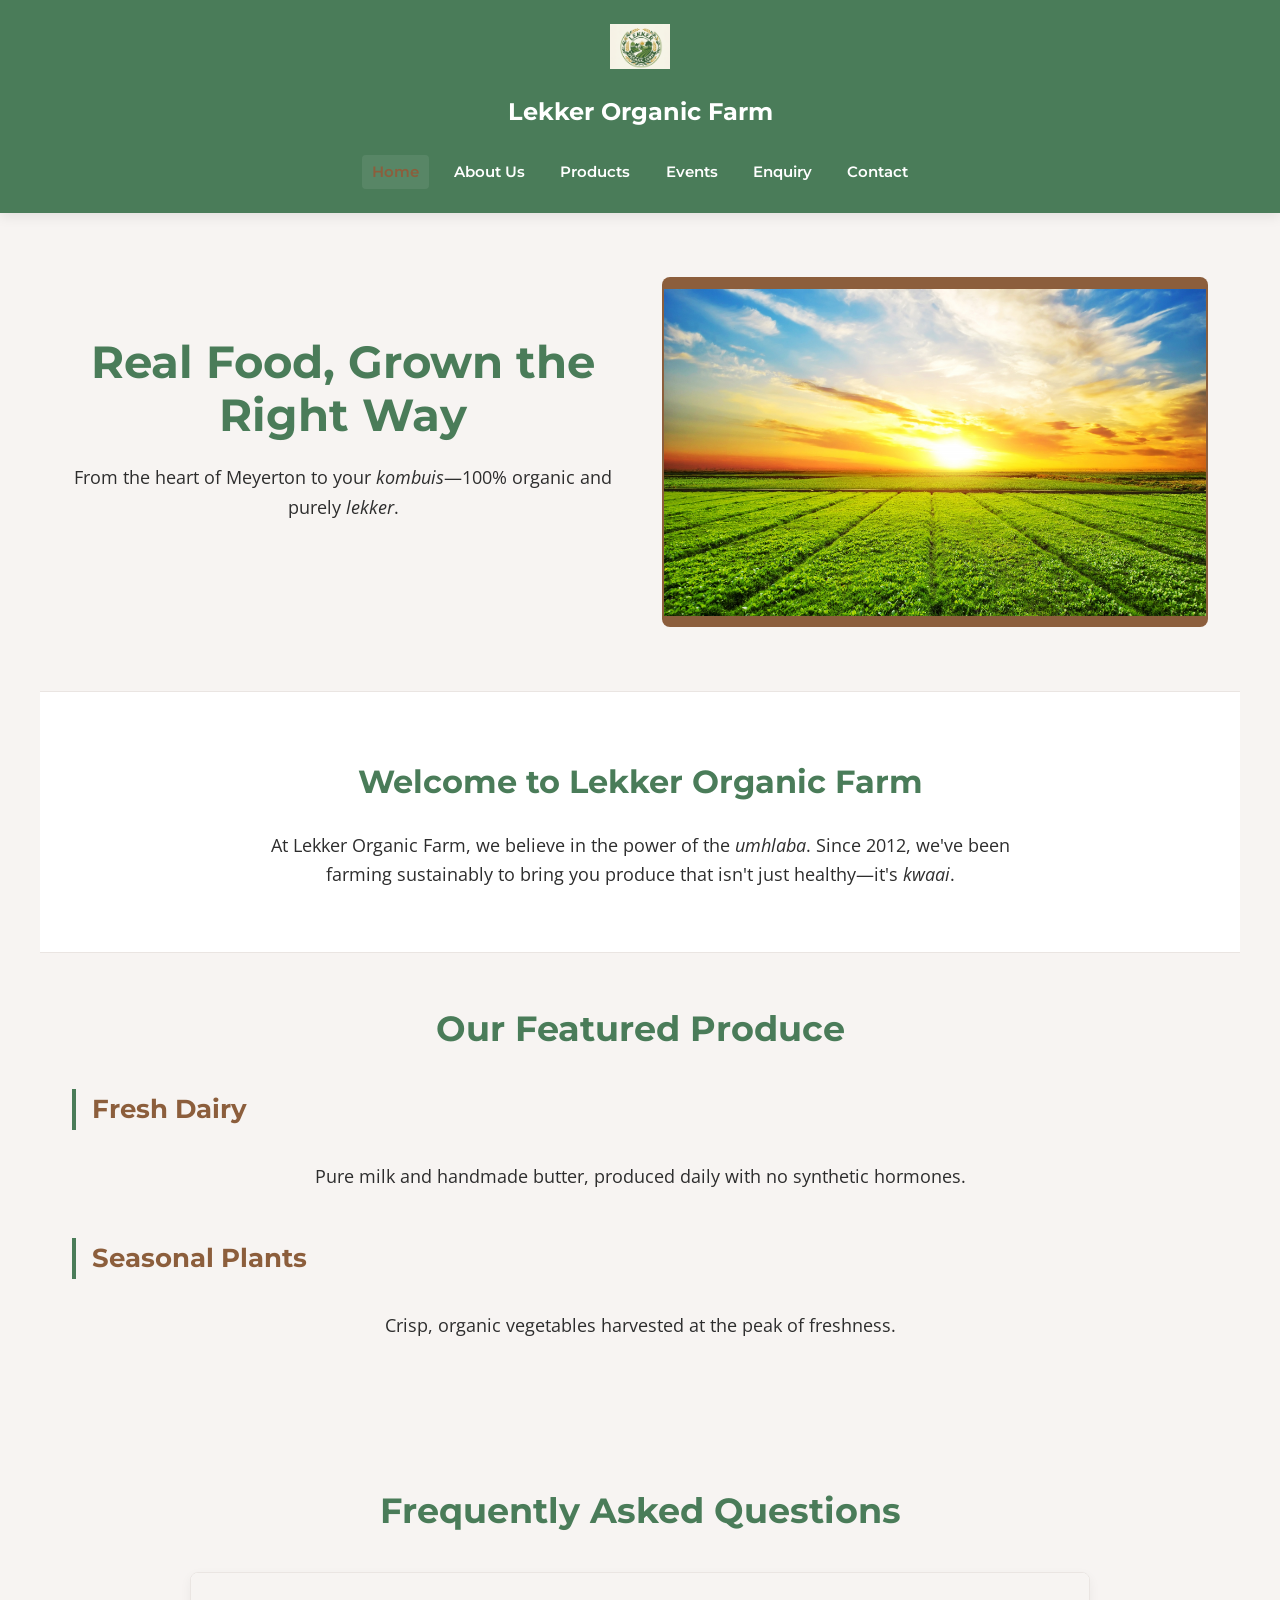
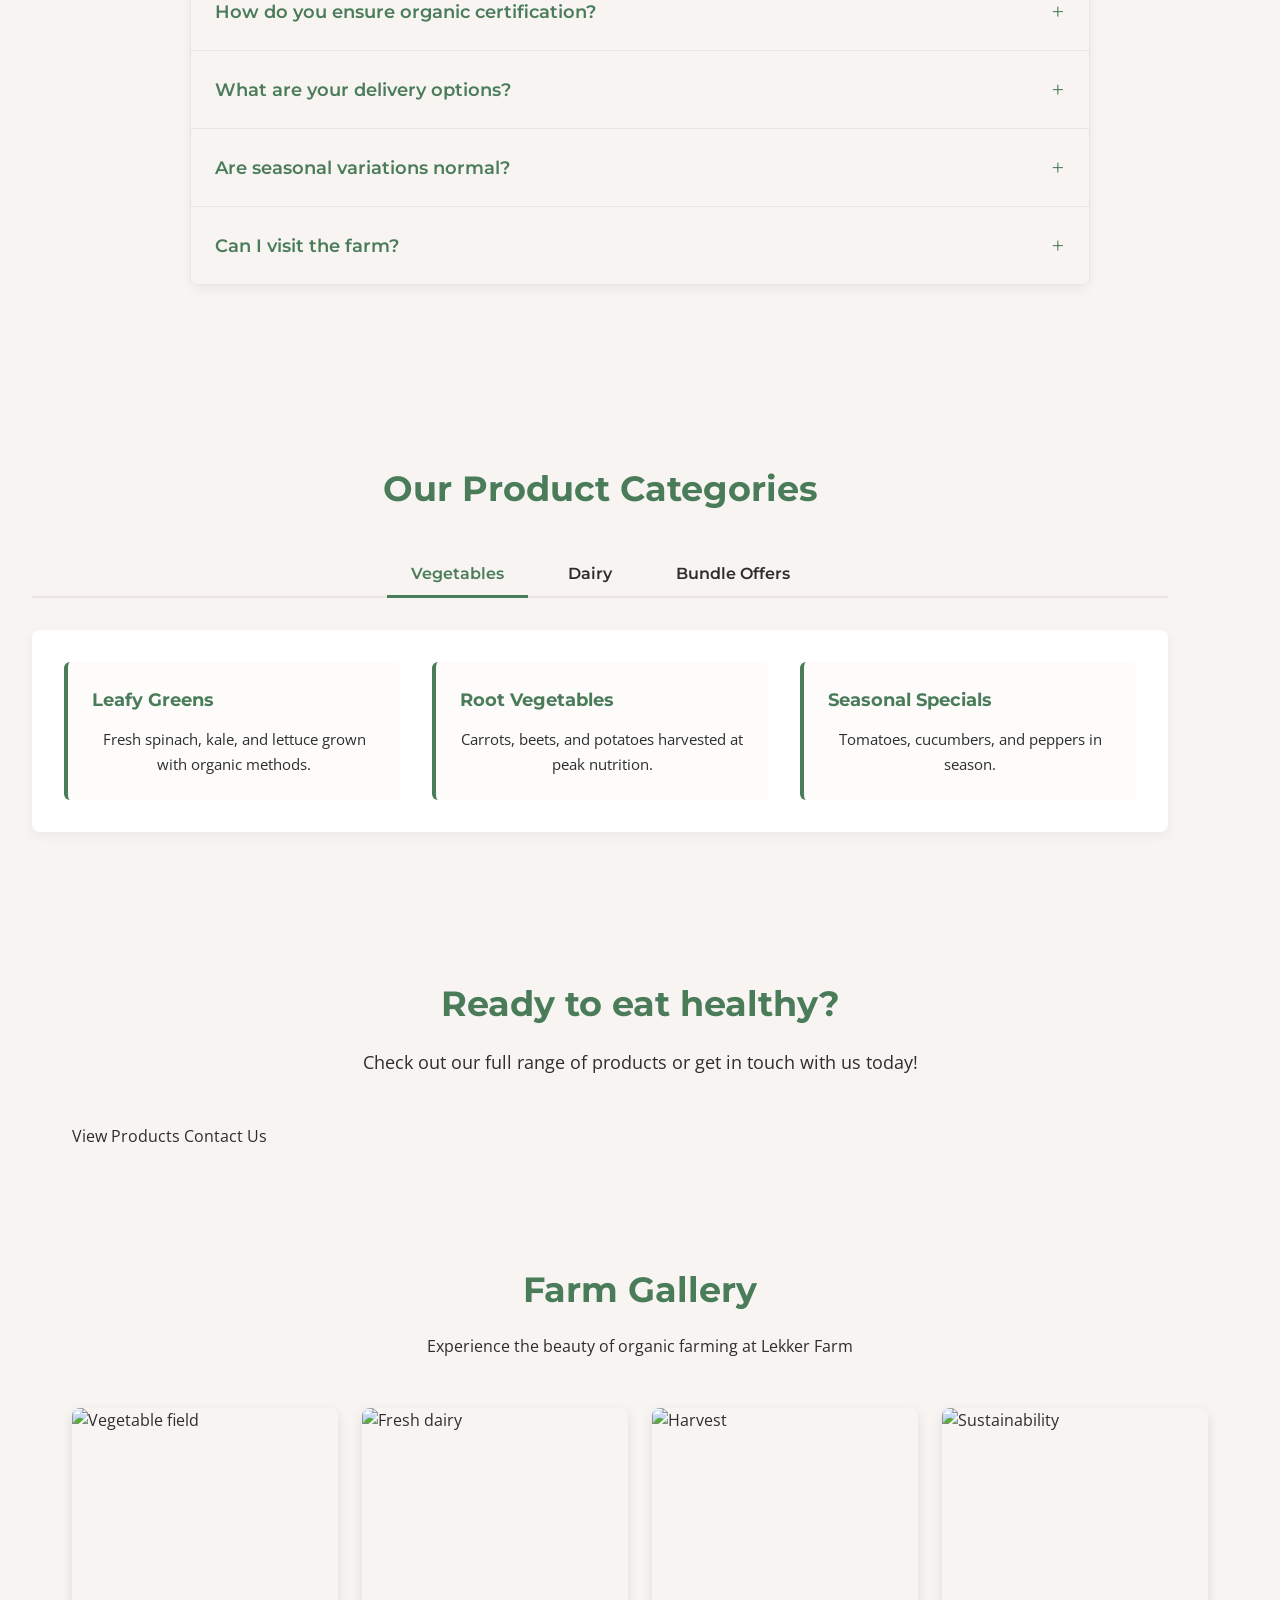
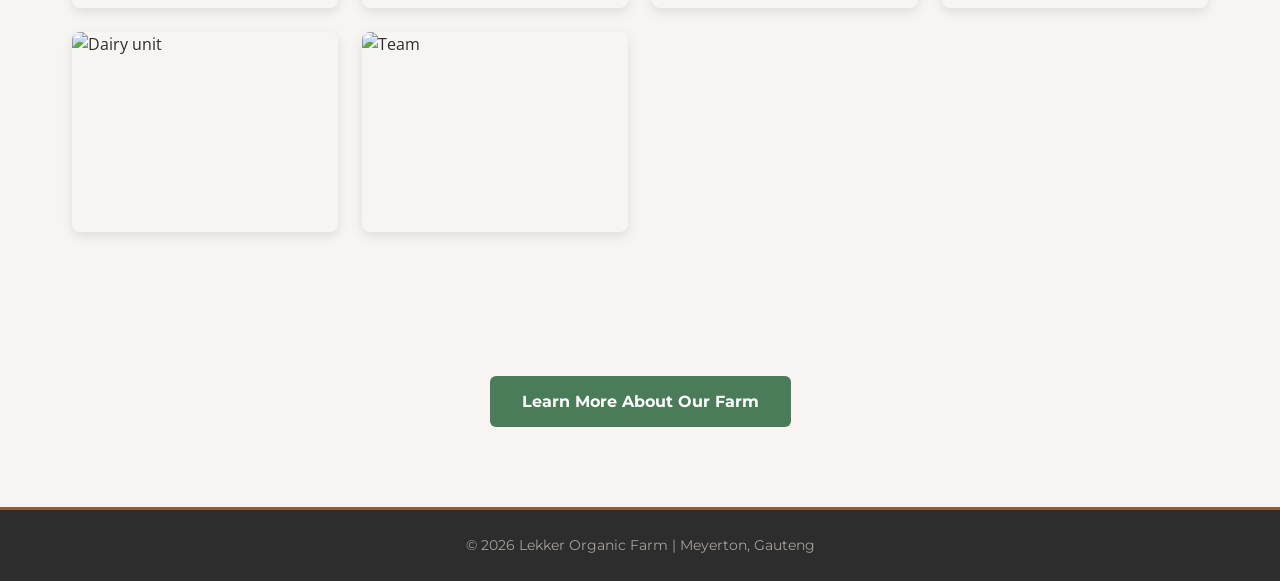
==== commit efe8ecb9: "Javascript implimentation Sections Completed: Section 2.1 - Interactive Elements (10 features) Secti" ====
--- a/index.html
+++ b/index.html
@@ -2,15 +2,73 @@
 <html lang="en">
 
 <head>
+    <!-- SEO: Meta Tags and Title -->
     <meta charset="UTF-8">
     <meta name="viewport" content="width=device-width, initial-scale=1.0">
-    <title>Lekker Organic Farm | Home</title>
+    <title>Lekker Organic Farm | Organic Vegetables & Dairy Products in Meyerton</title>
+    <meta name="description" content="Discover Lekker Organic Farm - premium organic vegetables, fresh dairy products, and homemade goods. Free delivery within 50km of Meyerton, Gauteng. Shop fresh, healthy organic produce today.">
+    <meta name="keywords" content="organic farm, organic vegetables, dairy products, organic milk, fresh produce, local farm, Meyerton, organic farming, sustainable agriculture">
+    <meta name="author" content="Lekker Organic Farm">
+    <meta name="robots" content="index, follow, max-snippet:-1, max-image-preview:large, max-video-preview:-1">
+    <meta property="og:title" content="Lekker Organic Farm | Premium Organic Products">
+    <meta property="og:description" content="Shop organic vegetables and dairy products from our sustainable farm. Free delivery within 50km.">
+    <meta property="og:image" content="images/farm-hero.jpg">
+    <meta property="og:url" content="https://www.lekkerorganicfarm.com">
+    <meta property="og:type" content="website">
+    <meta name="twitter:card" content="summary_large_image">
+    <meta name="twitter:title" content="Lekker Organic Farm">
+    <meta name="twitter:description" content="Premium organic vegetables and dairy products">
+    <meta name="twitter:image" content="images/farm-hero.jpg">
+    
+    <!-- SEO: Structured Data (JSON-LD) for Local Business -->
+    <script type="application/ld+json">
+    {
+        "@context": "https://schema.org",
+        "@type": "LocalBusiness",
+        "name": "Lekker Organic Farm",
+        "description": "Organic vegetables and dairy products farm",
+        "image": "images/farm-hero.jpg",
+        "address": {
+            "@type": "PostalAddress",
+            "streetAddress": "Farm Road",
+            "addressLocality": "Meyerton",
+            "addressRegion": "Gauteng",
+            "postalCode": "1960",
+            "addressCountry": "ZA"
+        },
+        "geo": {
+            "@type": "GeoCoordinates",
+            "latitude": "-26.2344",
+            "longitude": "28.5014"
+        },
+        "telephone": "+27-phone-number",
+        "email": "info@lekkerorganicfarm.com",
+        "priceRange": "R",
+        "sameAs": [
+            "https://www.facebook.com/lekkerorganicfarm",
+            "https://www.instagram.com/lekkerorganicfarm"
+        ]
+    }
+    </script>
+    
+    <!-- SEO: Canonical Tag -->
+    <link rel="canonical" href="https://www.lekkerorganicfarm.com">
+    
+    <!-- SEO: Alternate Hreflang (for multilingual support) -->
+    <link rel="alternate" hreflang="en" href="https://www.lekkerorganicfarm.com">
+    
     <link rel="stylesheet" href="css/style.css">
     <link rel="preconnect" href="https://fonts.googleapis.com">
     <link rel="preconnect" href="https://fonts.gstatic.com" crossorigin>
     <link
         href="https://fonts.googleapis.com/css2?family=Montserrat:wght@400;700&family=Open+Sans:wght@400;600&display=swap"
         rel="stylesheet">
+    <!-- jQuery for interactive elements -->
+    <script src="https://code.jquery.com/jquery-3.6.0.min.js"></script>
+    <!-- Lightbox CSS -->
+    <link rel="stylesheet" href="https://cdnjs.cloudflare.com/ajax/libs/lightbox2/2.11.4/css/lightbox.min.css">
+    <!-- Leaflet CSS for maps -->
+    <link rel="stylesheet" href="https://cdnjs.cloudflare.com/ajax/libs/leaflet/1.9.4/leaflet.min.css">
 </head>
 
 <body>
@@ -24,6 +82,7 @@
             <a href="index.html" class="active">Home</a>
             <a href="about.html">About Us</a>
             <a href="products.html">Products</a>
+            <a href="events.html">Events</a>
             <a href="enquiry.html">Enquiry</a>
             <a href="contact.html">Contact</a>
         </nav>
@@ -60,18 +119,207 @@
             </div>
         </section>
 
+        <!-- FAQ Accordion Section -->
+        <section id="faq">
+            <h2>Frequently Asked Questions</h2>
+            <div class="accordion">
+                <div class="accordion-item">
+                    <button class="accordion-header">
+                        <span>How do you ensure organic certification?</span>
+                        <span class="toggle-icon">+</span>
+                    </button>
+                    <div class="accordion-content">
+                        <p>We follow strict organic farming protocols approved by international certification bodies. Our practices include crop rotation, natural pest control, and zero synthetic inputs. All our products are regularly tested for residues.</p>
+                    </div>
+                </div>
+                <div class="accordion-item">
+                    <button class="accordion-header">
+                        <span>What are your delivery options?</span>
+                        <span class="toggle-icon">+</span>
+                    </button>
+                    <div class="accordion-content">
+                        <p>We offer local delivery within a 50km radius of Meyerton, weekly box subscriptions, and direct pickup from our farm. For larger orders, we can arrange special delivery schedules.</p>
+                    </div>
+                </div>
+                <div class="accordion-item">
+                    <button class="accordion-header">
+                        <span>Are seasonal variations normal?</span>
+                        <span class="toggle-icon">+</span>
+                    </button>
+                    <div class="accordion-content">
+                        <p>Yes, we celebrate the seasons! Our produce varies throughout the year based on what nature provides. This ensures peak freshness and flavor. Check our enquiry form for current availability.</p>
+                    </div>
+                </div>
+                <div class="accordion-item">
+                    <button class="accordion-header">
+                        <span>Can I visit the farm?</span>
+                        <span class="toggle-icon">+</span>
+                    </button>
+                    <div class="accordion-content">
+                        <p>Absolutely! We welcome farm visits by appointment. You can see our sustainable practices firsthand and meet the team. Contact us to schedule your visit.</p>
+                    </div>
+                </div>
+            </div>
+        </section>
+
+        <!-- Product Tabs Section -->
+        <section id="product-tabs">
+            <h2>Our Product Categories</h2>
+            <div class="tabs-container">
+                <div class="tabs-nav">
+                    <button class="tab-button active" data-tab="vegetables">Vegetables</button>
+                    <button class="tab-button" data-tab="dairy">Dairy</button>
+                    <button class="tab-button" data-tab="bundles">Bundle Offers</button>
+                </div>
+                <div class="tabs-content">
+                    <div id="vegetables" class="tab-pane active">
+                        <div class="tab-grid">
+                            <div class="tab-item">
+                                <h4>Leafy Greens</h4>
+                                <p>Fresh spinach, kale, and lettuce grown with organic methods.</p>
+                            </div>
+                            <div class="tab-item">
+                                <h4>Root Vegetables</h4>
+                                <p>Carrots, beets, and potatoes harvested at peak nutrition.</p>
+                            </div>
+                            <div class="tab-item">
+                                <h4>Seasonal Specials</h4>
+                                <p>Tomatoes, cucumbers, and peppers in season.</p>
+                            </div>
+                        </div>
+                    </div>
+                    <div id="dairy" class="tab-pane">
+                        <div class="tab-grid">
+                            <div class="tab-item">
+                                <h4>Fresh Milk</h4>
+                                <p>Raw and pasteurized milk from grass-fed cows. Available weekly.</p>
+                            </div>
+                            <div class="tab-item">
+                                <h4>Hand-Churned Butter</h4>
+                                <p>Rich, creamy butter with natural flavor. Perfect for cooking and baking.</p>
+                            </div>
+                            <div class="tab-item">
+                                <h4>Specialty Dairy</h4>
+                                <p>Seasonal yogurt and cheese products available on request.</p>
+                            </div>
+                        </div>
+                    </div>
+                    <div id="bundles" class="tab-pane">
+                        <div class="tab-grid">
+                            <div class="tab-item">
+                                <h4>Weekly Veggie Box</h4>
+                                <p>5kg of seasonal vegetables delivered every week.</p>
+                            </div>
+                            <div class="tab-item">
+                                <h4>Dairy & Produce Bundle</h4>
+                                <p>Vegetables plus fresh milk and butter monthly package.</p>
+                            </div>
+                            <div class="tab-item">
+                                <h4>Premium Combo</h4>
+                                <p>Our best-selling mix of seasonal produce and dairy items.</p>
+                            </div>
+                        </div>
+                    </div>
+                </div>
+            </div>
+        </section>
+
         <section id="cta">
             <h2>Ready to eat healthy?</h2>
             <p>Check out our full range of products or get in touch with us today!</p>
             <a href="products.html" class="cta-button">View Products</a>
             <a href="contact.html" class="cta-button-secondary">Contact Us</a>
         </section>
+
+        <!-- Gallery Section with Lightbox -->
+        <section id="gallery">
+            <h2>Farm Gallery</h2>
+            <p class="gallery-intro">Experience the beauty of organic farming at Lekker Farm</p>
+            <div class="gallery-grid">
+                <a href="https://via.placeholder.com/600x400?text=Farm+Field" data-lightbox="farm-gallery" data-title="Lush organic vegetable field">
+                    <div class="gallery-item">
+                        <img src="https://via.placeholder.com/300x200?text=Farm+Field" alt="Vegetable field">
+                        <div class="gallery-overlay">
+                            <span>🔍 View</span>
+                        </div>
+                    </div>
+                </a>
+                <a href="https://via.placeholder.com/600x400?text=Fresh+Dairy" data-lightbox="farm-gallery" data-title="Fresh dairy products">
+                    <div class="gallery-item">
+                        <img src="https://via.placeholder.com/300x200?text=Fresh+Dairy" alt="Fresh dairy">
+                        <div class="gallery-overlay">
+                            <span>🔍 View</span>
+                        </div>
+                    </div>
+                </a>
+                <a href="https://via.placeholder.com/600x400?text=Harvest+Time" data-lightbox="farm-gallery" data-title="Harvest time at the farm">
+                    <div class="gallery-item">
+                        <img src="https://via.placeholder.com/300x200?text=Harvest+Time" alt="Harvest">
+                        <div class="gallery-overlay">
+                            <span>🔍 View</span>
+                        </div>
+                    </div>
+                </a>
+                <a href="https://via.placeholder.com/600x400?text=Sustainability" data-lightbox="farm-gallery" data-title="Sustainable farming practices">
+                    <div class="gallery-item">
+                        <img src="https://via.placeholder.com/300x200?text=Sustainability" alt="Sustainability">
+                        <div class="gallery-overlay">
+                            <span>🔍 View</span>
+                        </div>
+                    </div>
+                </a>
+                <a href="https://via.placeholder.com/600x400?text=Dairy+Unit" data-lightbox="farm-gallery" data-title="Our dairy production unit">
+                    <div class="gallery-item">
+                        <img src="https://via.placeholder.com/300x200?text=Dairy+Unit" alt="Dairy unit">
+                        <div class="gallery-overlay">
+                            <span>🔍 View</span>
+                        </div>
+                    </div>
+                </a>
+                <a href="https://via.placeholder.com/600x400?text=Farm+Team" data-lightbox="farm-gallery" data-title="Meet our passionate farm team">
+                    <div class="gallery-item">
+                        <img src="https://via.placeholder.com/300x200?text=Farm+Team" alt="Team">
+                        <div class="gallery-overlay">
+                            <span>🔍 View</span>
+                        </div>
+                    </div>
+                </a>
+            </div>
+        </section>
+
+        <!-- Modal Button -->
+        <section id="modal-section">
+            <button id="openModalBtn" class="modal-button">Learn More About Our Farm</button>
+        </section>
+
+        <!-- Modal -->
+        <div id="farmModal" class="modal">
+            <div class="modal-content">
+                <span class="close">&times;</span>
+                <h2>Lekker Organic Farm - Our Story</h2>
+                <p>Since 2012, we've been committed to sustainable, organic farming in the heart of Meyerton, Gauteng. Our farm is built on principles of environmental responsibility and community wellness.</p>
+                <h3>What Makes Us Different</h3>
+                <ul>
+                    <li>100% chemical-free farming practices</li>
+                    <li>Community-focused sustainable agriculture</li>
+                    <li>Direct-to-customer delivery for maximum freshness</li>
+                    <li>Support for local economy and employment</li>
+                </ul>
+                <button id="closeModalBtn" class="modal-button-secondary">Close</button>
+            </div>
+        </div>
     </main>
 
     <footer>
         <p>&copy; 2026 Lekker Organic Farm | Meyerton, Gauteng</p>
     </footer>
 
+    <!-- Lightbox JS -->
+    <script src="https://cdnjs.cloudflare.com/ajax/libs/lightbox2/2.11.4/lightbox.min.js"></script>
+    <!-- Leaflet JS for maps -->
+    <script src="https://cdnjs.cloudflare.com/ajax/libs/leaflet/1.9.4/leaflet.min.js"></script>
+    <!-- Custom Interactive Elements Script -->
+    <script src="js/script.js"></script>
 </body>
 
 </html>
--- a/css/style.css
+++ b/css/style.css
@@ -718,8 +718,7 @@
         padding: 1.5rem 1rem;
         text-align: center;
     }
-
-    header.headnav h1 {
+header.headnav h1 {
         font-size: 1.5rem;
         margin: 0.5rem 0;
     }
@@ -746,4 +745,1006 @@
     font-family: var(--font-heading);
     border-top: 3px solid var(--accent-brown);
     margin-top: auto; /* Pushes footer down on shorter pages */
-}+}
+
+/* ==========================================================================
+    18. INTERACTIVE ELEMENTS - ACCORDION STYLES
+    ========================================================================== */
+.accordion {
+    max-width: 900px;
+    margin: 2rem auto;
+    border: 1px solid #eae5e2;
+    border-radius: 8px;
+    overflow: hidden;
+    background-color: var(--text-light);
+    box-shadow: 0 4px 12px rgba(0, 0, 0, 0.05);
+}
+
+.accordion-item {
+    border-bottom: 1px solid #eae5e2;
+    transition: all 0.3s ease;
+}
+
+.accordion-item:last-child {
+    border-bottom: none;
+}
+
+.accordion-header {
+    width: 100%;
+    padding: 1.5rem;
+    background-color: #f7f4f2;
+    border: none;
+    cursor: pointer;
+    display: flex;
+    justify-content: space-between;
+    align-items: center;
+    font-family: var(--font-heading);
+    font-size: 1.1rem;
+    font-weight: 600;
+    color: var(--primary-green);
+    transition: all 0.3s ease;
+}
+
+.accordion-header:hover {
+    background-color: #f0ece8;
+    padding-left: 2rem;
+}
+
+.accordion-header.active {
+    background-color: var(--primary-green);
+    color: var(--text-light);
+}
+
+.toggle-icon {
+    font-size: 1.5rem;
+    font-weight: 300;
+    transition: transform 0.3s ease;
+}
+
+.accordion-content {
+    display: none;
+    padding: 1.5rem;
+    background-color: #fdfcfb;
+    color: var(--text-dark);
+    line-height: 1.7;
+    animation: slideDown 0.3s ease-out;
+}
+
+.accordion-content p {
+    margin: 0;
+}
+
+@keyframes slideDown {
+    from {
+        opacity: 0;
+        transform: translateY(-10px);
+    }
+    to {
+        opacity: 1;
+        transform: translateY(0);
+    }
+}
+
+/* ==========================================================================
+    19. INTERACTIVE ELEMENTS - TABS STYLES
+    ========================================================================== */
+#product-tabs {
+    background-color: #f7f4f2;
+    padding: 3rem 2rem;
+    margin: 3rem 0;
+}
+
+#product-tabs h2 {
+    text-align: center;
+    margin-bottom: 2rem;
+}
+
+.tabs-container {
+    max-width: 1200px;
+    margin: 0 auto;
+}
+
+.tabs-nav {
+    display: flex;
+    gap: 1rem;
+    margin-bottom: 2rem;
+    border-bottom: 2px solid #eae5e2;
+    flex-wrap: wrap;
+    justify-content: center;
+}
+
+.tab-button {
+    padding: 0.8rem 1.5rem;
+    border: none;
+    background-color: transparent;
+    cursor: pointer;
+    font-family: var(--font-heading);
+    font-size: 1rem;
+    font-weight: 600;
+    color: var(--text-dark);
+    border-bottom: 3px solid transparent;
+    transition: all 0.3s ease;
+    position: relative;
+    bottom: -2px;
+}
+
+.tab-button:hover {
+    color: var(--primary-green);
+}
+
+.tab-button.active {
+    color: var(--primary-green);
+    border-bottom-color: var(--primary-green);
+}
+
+.tabs-content {
+    background-color: var(--text-light);
+    border-radius: 8px;
+    padding: 2rem;
+    box-shadow: 0 4px 12px rgba(0, 0, 0, 0.05);
+}
+
+.tab-pane {
+    display: none;
+    animation: fadeIn 0.4s ease-out;
+}
+
+.tab-pane.active {
+    display: block;
+}
+
+.tab-grid {
+    display: grid;
+    grid-template-columns: repeat(auto-fit, minmax(250px, 1fr));
+    gap: 2rem;
+}
+
+.tab-item {
+    padding: 1.5rem;
+    background-color: #fdfcfb;
+    border-radius: 6px;
+    border-left: 4px solid var(--primary-green);
+    transition: all 0.3s ease;
+    transform: translateY(0);
+    opacity: 1;
+}
+
+.tab-item:hover {
+    transform: translateY(-5px);
+    box-shadow: 0 8px 16px rgba(0, 0, 0, 0.1);
+}
+
+.tab-item h4 {
+    color: var(--primary-green);
+    margin-bottom: 0.8rem;
+    font-size: 1.1rem;
+}
+
+.tab-item p {
+    color: var(--text-dark);
+    font-size: 0.95rem;
+    margin: 0;
+}
+
+@keyframes fadeIn {
+    from {
+        opacity: 0;
+    }
+    to {
+        opacity: 1;
+    }
+}
+
+/* ==========================================================================
+    20. INTERACTIVE ELEMENTS - MODAL STYLES
+    ========================================================================== */
+.modal-button {
+    background-color: var(--primary-green);
+    color: var(--text-light);
+    font-family: var(--font-heading);
+    font-weight: 700;
+    padding: 1rem 2rem;
+    border: none;
+    border-radius: 6px;
+    cursor: pointer;
+    font-size: 1rem;
+    transition: all 0.3s ease;
+    display: block;
+    margin: 2rem auto;
+}
+
+.modal-button:hover {
+    background-color: var(--accent-brown);
+    transform: translateY(-2px);
+    box-shadow: 0 6px 12px rgba(0, 0, 0, 0.15);
+}
+
+.modal-button-secondary {
+    background-color: #ddd;
+    color: var(--text-dark);
+    padding: 0.8rem 1.5rem;
+    border: none;
+    border-radius: 4px;
+    cursor: pointer;
+    font-family: var(--font-heading);
+    font-weight: 600;
+    transition: all 0.3s ease;
+    margin-top: 1.5rem;
+}
+
+.modal-button-secondary:hover {
+    background-color: #ccc;
+}
+
+.modal {
+    display: none;
+    position: fixed;
+    z-index: 2000;
+    left: 0;
+    top: 0;
+    width: 100%;
+    height: 100%;
+    background-color: rgba(0, 0, 0, 0.5);
+    animation: fadeIn 0.3s ease-out;
+}
+
+.modal-content {
+    background-color: var(--text-light);
+    margin: 5% auto;
+    padding: 2.5rem;
+    border-radius: 8px;
+    width: 90%;
+    max-width: 600px;
+    max-height: 80vh;
+    overflow-y: auto;
+    box-shadow: 0 8px 32px rgba(0, 0, 0, 0.2);
+    animation: slideInDown 0.4s ease-out;
+}
+
+.modal-content h2 {
+    color: var(--primary-green);
+    margin-bottom: 1.5rem;
+    font-size: 1.8rem;
+}
+
+.modal-content h3 {
+    color: var(--primary-green);
+    margin-top: 1.5rem;
+    margin-bottom: 1rem;
+    font-size: 1.2rem;
+}
+
+.modal-content ul {
+    list-style-position: inside;
+    color: var(--text-dark);
+    line-height: 1.8;
+}
+
+.modal-content ul li {
+    margin-bottom: 0.8rem;
+}
+
+.close {
+    color: #aaa;
+    float: right;
+    font-size: 2rem;
+    font-weight: 300;
+    cursor: pointer;
+    line-height: 1;
+    transition: color 0.3s ease;
+}
+
+.close:hover {
+    color: var(--primary-green);
+}
+
+@keyframes slideInDown {
+    from {
+        transform: translateY(-50px);
+        opacity: 0;
+    }
+    to {
+        transform: translateY(0);
+        opacity: 1;
+    }
+}
+
+/* ==========================================================================
+    21. INTERACTIVE ELEMENTS - GALLERY STYLES
+    ========================================================================== */
+#gallery {
+    padding: 4rem 2rem;
+    background-color: #f7f4f2;
+}
+
+#gallery h2 {
+    text-align: center;
+    margin-bottom: 1rem;
+    font-size: 2.2rem;
+}
+
+.gallery-intro {
+    text-align: center;
+    font-size: 1rem;
+    color: var(--text-dark);
+    margin-bottom: 3rem;
+    max-width: 800px;
+    margin-left: auto;
+    margin-right: auto;
+}
+
+.gallery-grid {
+    display: grid;
+    grid-template-columns: repeat(auto-fit, minmax(250px, 1fr));
+    gap: 1.5rem;
+    max-width: 1200px;
+    margin: 0 auto;
+}
+
+.gallery-item {
+    position: relative;
+    overflow: hidden;
+    border-radius: 8px;
+    box-shadow: 0 4px 12px rgba(0, 0, 0, 0.1);
+    transition: all 0.3s ease;
+    cursor: pointer;
+    height: 200px;
+}
+
+.gallery-item img {
+    width: 100%;
+    height: 100%;
+    object-fit: cover;
+    transition: transform 0.4s ease;
+}
+
+.gallery-item:hover img {
+    transform: scale(1.1);
+}
+
+.gallery-overlay {
+    position: absolute;
+    top: 0;
+    left: 0;
+    right: 0;
+    bottom: 0;
+    background-color: rgba(74, 124, 89, 0.85);
+    display: none;
+    flex-direction: column;
+    justify-content: center;
+    align-items: center;
+    transition: all 0.3s ease;
+    z-index: 10;
+}
+
+.gallery-overlay span {
+    color: var(--text-light);
+    font-size: 1.5rem;
+    font-weight: 600;
+    text-align: center;
+}
+
+.gallery-item.revealed {
+    animation: slideUp 0.6s ease-out;
+}
+
+@keyframes slideUp {
+    from {
+        opacity: 0;
+        transform: translateY(30px);
+    }
+    to {
+        opacity: 1;
+        transform: translateY(0);
+    }
+}
+
+/* ==========================================================================
+    22. INTERACTIVE ELEMENTS - MAP STYLES
+    ========================================================================== */
+#farmMap {
+    width: 100%;
+    height: 400px;
+    border-radius: 8px;
+    box-shadow: 0 4px 12px rgba(0, 0, 0, 0.1);
+    margin: 2rem 0;
+}
+
+.map-popup {
+    font-family: var(--font-body);
+}
+
+.map-popup h3 {
+    margin: 0 0 0.5rem 0;
+    color: var(--primary-green);
+    font-size: 1.1rem;
+}
+
+.map-popup p {
+    margin: 0.3rem 0;
+    font-size: 0.9rem;
+    color: var(--text-dark);
+}
+
+/* ==========================================================================
+    23. SCROLL REVEAL & ANIMATIONS
+    ========================================================================== */
+.feature {
+    transition: all 0.3s ease;
+}
+
+.feature.in-view {
+    animation: slideUp 0.6s ease-out;
+}
+
+.about-card {
+    transition: all 0.3s ease;
+}
+
+.about-card.in-view {
+    animation: slideUp 0.6s ease-out;
+}
+
+.product-item.in-view {
+    animation: slideUp 0.6s ease-out;
+}
+
+/* ==========================================================================
+    24. MOBILE RESPONSIVE ADJUSTMENTS
+    ========================================================================== */
+@media (max-width: 768px) {
+    .accordion-header {
+        padding: 1.2rem;
+        font-size: 1rem;
+    }
+
+    .tabs-nav {
+        flex-direction: column;
+        border-bottom: none;
+        gap: 0;
+    }
+
+    .tab-button {
+        width: 100%;
+        border-bottom: 2px solid #eae5e2;
+        text-align: left;
+    }
+
+    .tab-button.active {
+        border-bottom-color: var(--primary-green);
+        border-left: 4px solid var(--primary-green);
+    }
+
+    .tab-grid {
+        grid-template-columns: 1fr;
+    }
+
+    .gallery-grid {
+        grid-template-columns: repeat(2, 1fr);
+        gap: 1rem;
+    }
+
+    .gallery-item {
+        height: 150px;
+    }
+
+    .modal-content {
+        width: 95%;
+        margin: 10% auto;
+        padding: 1.5rem;
+    }
+
+    #farmMap {
+        height: 300px;
+    }
+
+    .modal-button {
+        width: 100%;
+        padding: 0.8rem 1rem;
+    }
+}
+
+@media (max-width: 480px) {
+    #gallery {
+        padding: 2rem 1rem;
+    }
+
+    .gallery-grid {
+        grid-template-columns: 1fr;
+    }
+
+    .accordion-header {
+        padding: 1rem;
+    }
+
+    .tab-grid {
+        gap: 1rem;
+    }
+
+    .modal-content {
+        max-height: 90vh;
+    }
+}
+
+/* ==========================================================================
+    25. DYNAMIC CONTENT STYLES (Section 2.2)
+    ========================================================================== */
+
+/* Search and Filter Bar Container */
+.search-filter-container {
+    background-color: #f7f4f2;
+    padding: 2rem;
+    border-radius: 8px;
+    margin: 2rem 0;
+    display: flex;
+    flex-wrap: wrap;
+    gap: 1.5rem;
+    align-items: flex-end;
+    box-shadow: 0 2px 8px rgba(0, 0, 0, 0.05);
+}
+
+.search-field {
+    flex: 1;
+    min-width: 200px;
+}
+
+.search-field label {
+    display: block;
+    font-family: var(--font-heading);
+    font-weight: 600;
+    margin-bottom: 0.5rem;
+    color: var(--text-dark);
+}
+
+.search-field input,
+.filter-field select {
+    width: 100%;
+    padding: 0.8rem;
+    border: 1px solid #ddd;
+    border-radius: 4px;
+    font-family: var(--font-body);
+    font-size: 1rem;
+    transition: border-color 0.3s ease;
+}
+
+.search-field input:focus,
+.filter-field select:focus {
+    outline: none;
+    border-color: var(--primary-green);
+    box-shadow: 0 0 0 3px rgba(74, 124, 89, 0.1);
+}
+
+.filter-field {
+    flex: 0.8;
+    min-width: 150px;
+}
+
+.filter-field label {
+    display: block;
+    font-family: var(--font-heading);
+    font-weight: 600;
+    margin-bottom: 0.5rem;
+    color: var(--text-dark);
+}
+
+/* Dynamic Content Grid */
+#dynamicProductContainer,
+#dynamicEventContainer {
+    display: grid;
+    grid-template-columns: repeat(auto-fill, minmax(280px, 1fr));
+    gap: 2rem;
+    margin: 3rem 0;
+}
+
+/* Product Card Styling */
+.product-card {
+    background-color: var(--text-light);
+    border-radius: 8px;
+    overflow: hidden;
+    box-shadow: 0 4px 12px rgba(0, 0, 0, 0.08);
+    transition: all 0.3s ease;
+    display: flex;
+    flex-direction: column;
+}
+
+.product-card:hover {
+    transform: translateY(-8px);
+    box-shadow: 0 8px 20px rgba(0, 0, 0, 0.15);
+}
+
+.product-card-image {
+    position: relative;
+    height: 200px;
+    overflow: hidden;
+    background-color: #f0ece8;
+}
+
+.product-card-image img {
+    width: 100%;
+    height: 100%;
+    object-fit: cover;
+    transition: transform 0.4s ease;
+}
+
+.product-card:hover .product-card-image img {
+    transform: scale(1.08);
+}
+
+.stock-badge {
+    position: absolute;
+    top: 1rem;
+    right: 1rem;
+    padding: 0.4rem 0.8rem;
+    border-radius: 4px;
+    font-size: 0.85rem;
+    font-weight: 600;
+    background-color: #4caf50;
+    color: white;
+}
+
+.stock-badge.out-of-stock {
+    background-color: #f44336;
+}
+
+.rating-badge {
+    position: absolute;
+    bottom: 1rem;
+    left: 1rem;
+    background-color: rgba(255, 255, 255, 0.95);
+    padding: 0.5rem 1rem;
+    border-radius: 20px;
+    font-weight: 600;
+    color: var(--primary-green);
+    font-size: 0.9rem;
+}
+
+.product-card-content {
+    padding: 1.5rem;
+    display: flex;
+    flex-direction: column;
+    flex: 1;
+}
+
+.product-card-content h4 {
+    color: var(--primary-green);
+    margin-bottom: 0.5rem;
+    font-size: 1.1rem;
+}
+
+.category-tag {
+    display: inline-block;
+    background-color: #e8f5e9;
+    color: var(--primary-green);
+    padding: 0.3rem 0.8rem;
+    border-radius: 20px;
+    font-size: 0.8rem;
+    margin-bottom: 0.8rem;
+    font-weight: 600;
+    width: fit-content;
+}
+
+.product-card-content .description {
+    color: #666;
+    font-size: 0.95rem;
+    margin-bottom: 1rem;
+    flex: 1;
+    line-height: 1.5;
+}
+
+.product-footer {
+    display: flex;
+    justify-content: space-between;
+    align-items: center;
+    margin-bottom: 1rem;
+    padding-top: 1rem;
+    border-top: 1px solid #eee;
+}
+
+.price {
+    font-size: 1.4rem;
+    font-weight: 700;
+    color: var(--primary-green);
+}
+
+.unit {
+    color: #999;
+    font-size: 0.85rem;
+    font-weight: 600;
+}
+
+.product-add-btn,
+.event-register-btn {
+    background-color: var(--accent-brown);
+    color: white;
+    border: none;
+    padding: 0.8rem 1.5rem;
+    border-radius: 4px;
+    cursor: pointer;
+    font-family: var(--font-heading);
+    font-weight: 600;
+    transition: all 0.3s ease;
+    width: 100%;
+}
+
+.product-add-btn:hover,
+.event-register-btn:hover {
+    background-color: #724b2e;
+    transform: translateY(-2px);
+}
+
+.product-add-btn.added,
+.event-register-btn.registered {
+    background-color: #4caf50;
+}
+
+/* Event Card Styling */
+.event-card {
+    background-color: var(--text-light);
+    border-radius: 8px;
+    overflow: hidden;
+    box-shadow: 0 4px 12px rgba(0, 0, 0, 0.08);
+    transition: all 0.3s ease;
+    display: flex;
+    flex-direction: column;
+}
+
+.event-card:hover {
+    transform: translateY(-8px);
+    box-shadow: 0 8px 20px rgba(0, 0, 0, 0.15);
+}
+
+.event-card-image {
+    position: relative;
+    height: 200px;
+    overflow: hidden;
+    background-color: #f0ece8;
+}
+
+.event-card-image img {
+    width: 100%;
+    height: 100%;
+    object-fit: cover;
+    transition: transform 0.4s ease;
+}
+
+.event-card:hover .event-card-image img {
+    transform: scale(1.08);
+}
+
+.event-category {
+    position: absolute;
+    top: 1rem;
+    right: 1rem;
+    background-color: var(--primary-green);
+    color: white;
+    padding: 0.4rem 0.8rem;
+    border-radius: 4px;
+    font-size: 0.8rem;
+    font-weight: 600;
+    text-transform: capitalize;
+}
+
+.event-card-content {
+    padding: 1.5rem;
+    display: flex;
+    flex-direction: column;
+    flex: 1;
+}
+
+.event-card-content h4 {
+    color: var(--primary-green);
+    margin-bottom: 1rem;
+    font-size: 1.1rem;
+}
+
+.event-meta {
+    display: flex;
+    flex-direction: column;
+    gap: 0.5rem;
+    margin-bottom: 1rem;
+    padding-bottom: 1rem;
+    border-bottom: 1px solid #eee;
+}
+
+.event-date,
+.event-time {
+    color: #666;
+    font-size: 0.9rem;
+    font-weight: 500;
+}
+
+.event-card-content .description {
+    color: #666;
+    font-size: 0.95rem;
+    margin-bottom: 1rem;
+    flex: 1;
+    line-height: 1.5;
+}
+
+.attendees {
+    color: #999;
+    font-size: 0.9rem;
+    margin-bottom: 1rem;
+    font-weight: 500;
+}
+
+/* No Results Message */
+.no-results {
+    grid-column: 1 / -1;
+    text-align: center;
+    padding: 3rem 2rem;
+    color: #999;
+    font-size: 1.1rem;
+    background-color: #f7f4f2;
+    border-radius: 8px;
+}
+
+/* Notification System */
+.notification {
+    position: fixed;
+    top: 2rem;
+    right: 2rem;
+    background-color: #4caf50;
+    color: white;
+    padding: 1.5rem 2rem;
+    border-radius: 6px;
+    box-shadow: 0 6px 20px rgba(0, 0, 0, 0.2);
+    display: flex;
+    justify-content: space-between;
+    align-items: center;
+    gap: 1rem;
+    z-index: 3000;
+    animation: slideInRight 0.4s ease-out;
+    max-width: 400px;
+}
+
+.notification-error {
+    background-color: #f44336;
+}
+
+.notification-warning {
+    background-color: #ff9800;
+}
+
+.notification-info {
+    background-color: #2196f3;
+}
+
+.notification-close {
+    background: none;
+    border: none;
+    color: white;
+    font-size: 1.5rem;
+    cursor: pointer;
+    padding: 0;
+    transition: opacity 0.3s ease;
+}
+
+.notification-close:hover {
+    opacity: 0.8;
+}
+
+@keyframes slideInRight {
+    from {
+        transform: translateX(400px);
+        opacity: 0;
+    }
+    to {
+        transform: translateX(0);
+        opacity: 1;
+    }
+}
+
+/* Mobile Responsive for Dynamic Content */
+@media (max-width: 768px) {
+    .search-filter-container {
+        flex-direction: column;
+        gap: 1rem;
+    }
+
+    .search-field,
+    .filter-field {
+        width: 100%;
+        min-width: unset;
+    }
+
+    #dynamicProductContainer,
+    #dynamicEventContainer {
+        grid-template-columns: repeat(auto-fill, minmax(200px, 1fr));
+        gap: 1.5rem;
+    }
+
+    .notification {
+        top: 1rem;
+        right: 1rem;
+        left: 1rem;
+        max-width: unset;
+    }
+}
+
+@media (max-width: 480px) {
+    #dynamicProductContainer,
+    #dynamicEventContainer {
+        grid-template-columns: 1fr;
+    }
+
+    .product-card-image,
+    .event-card-image {
+        height: 150px;
+    }
+
+    .search-filter-container {
+        padding: 1.5rem;
+    }
+
+    .notification {
+        padding: 1rem 1.5rem;
+        font-size: 0.9rem;
+    }
+}
+
+/* ==========================================================================
+    26. SEO BREADCRUMB NAVIGATION (Section 3)
+    ========================================================================== */
+
+/* Breadcrumb Navigation Container */
+.breadcrumb-nav {
+    background-color: #f7f4f2;
+    padding: 1rem 2rem;
+    border-radius: 4px;
+    margin: 2rem 0 1rem 0;
+}
+
+.breadcrumb-list {
+    list-style: none;
+    display: flex;
+    flex-wrap: wrap;
+    align-items: center;
+    margin: 0;
+    padding: 0;
+}
+
+.breadcrumb-item {
+    display: inline;
+    margin: 0;
+    padding: 0;
+}
+
+.breadcrumb-item a {
+    color: var(--primary-green);
+    text-decoration: none;
+    font-weight: 500;
+    transition: color 0.3s ease;
+}
+
+.breadcrumb-item a:hover {
+    color: var(--accent-brown);
+    text-decoration: underline;
+}
+
+.breadcrumb-item[aria-current="page"] {
+    color: var(--text-dark);
+    font-weight: 600;
+}
+
+.breadcrumb-separator {
+    display: inline;
+    margin: 0 0.5rem;
+    color: #999;
+}
+
+/* Mobile Responsive Breadcrumbs */
+@media (max-width: 768px) {
+    .breadcrumb-nav {
+        padding: 0.8rem 1rem;
+        margin: 1rem 0 0.5rem 0;
+    }
+
+    .breadcrumb-list {
+        font-size: 0.9rem;
+    }
+
+    .breadcrumb-separator {
+        margin: 0 0.3rem;
+    }
+}
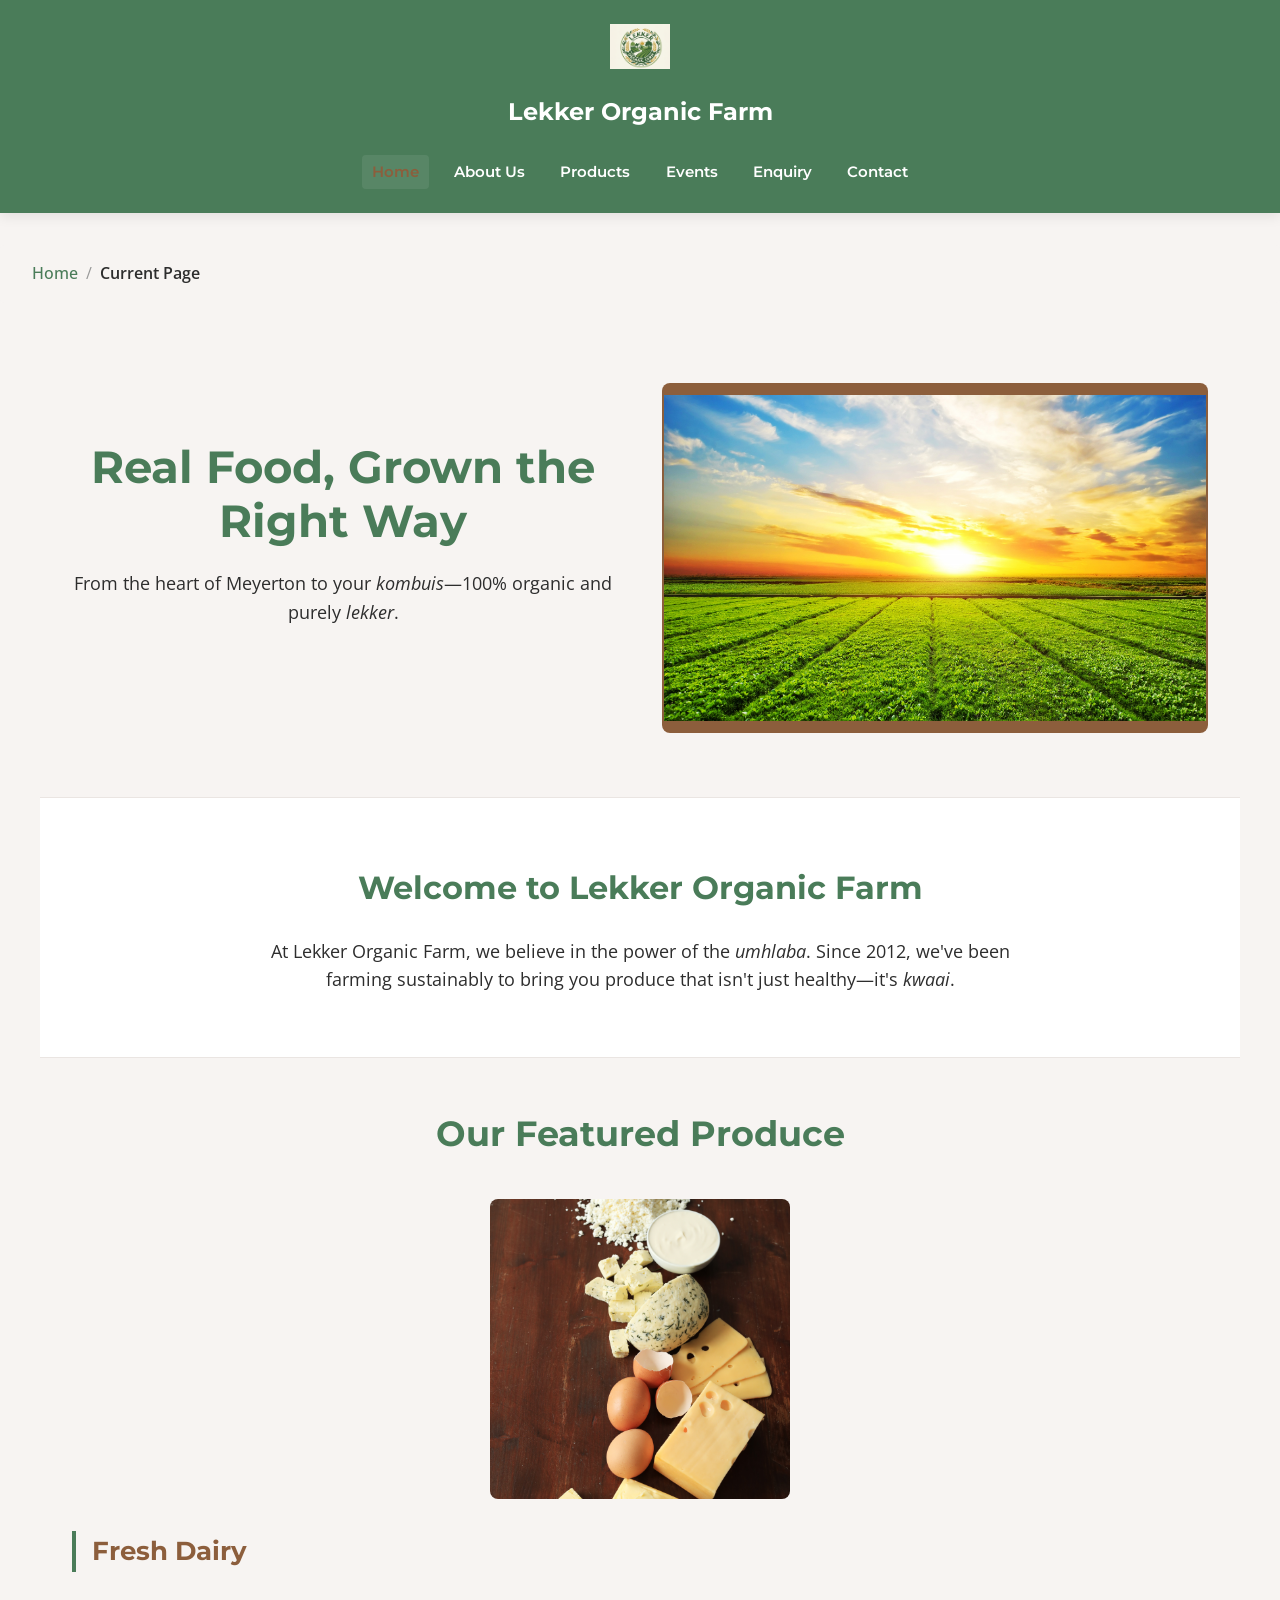
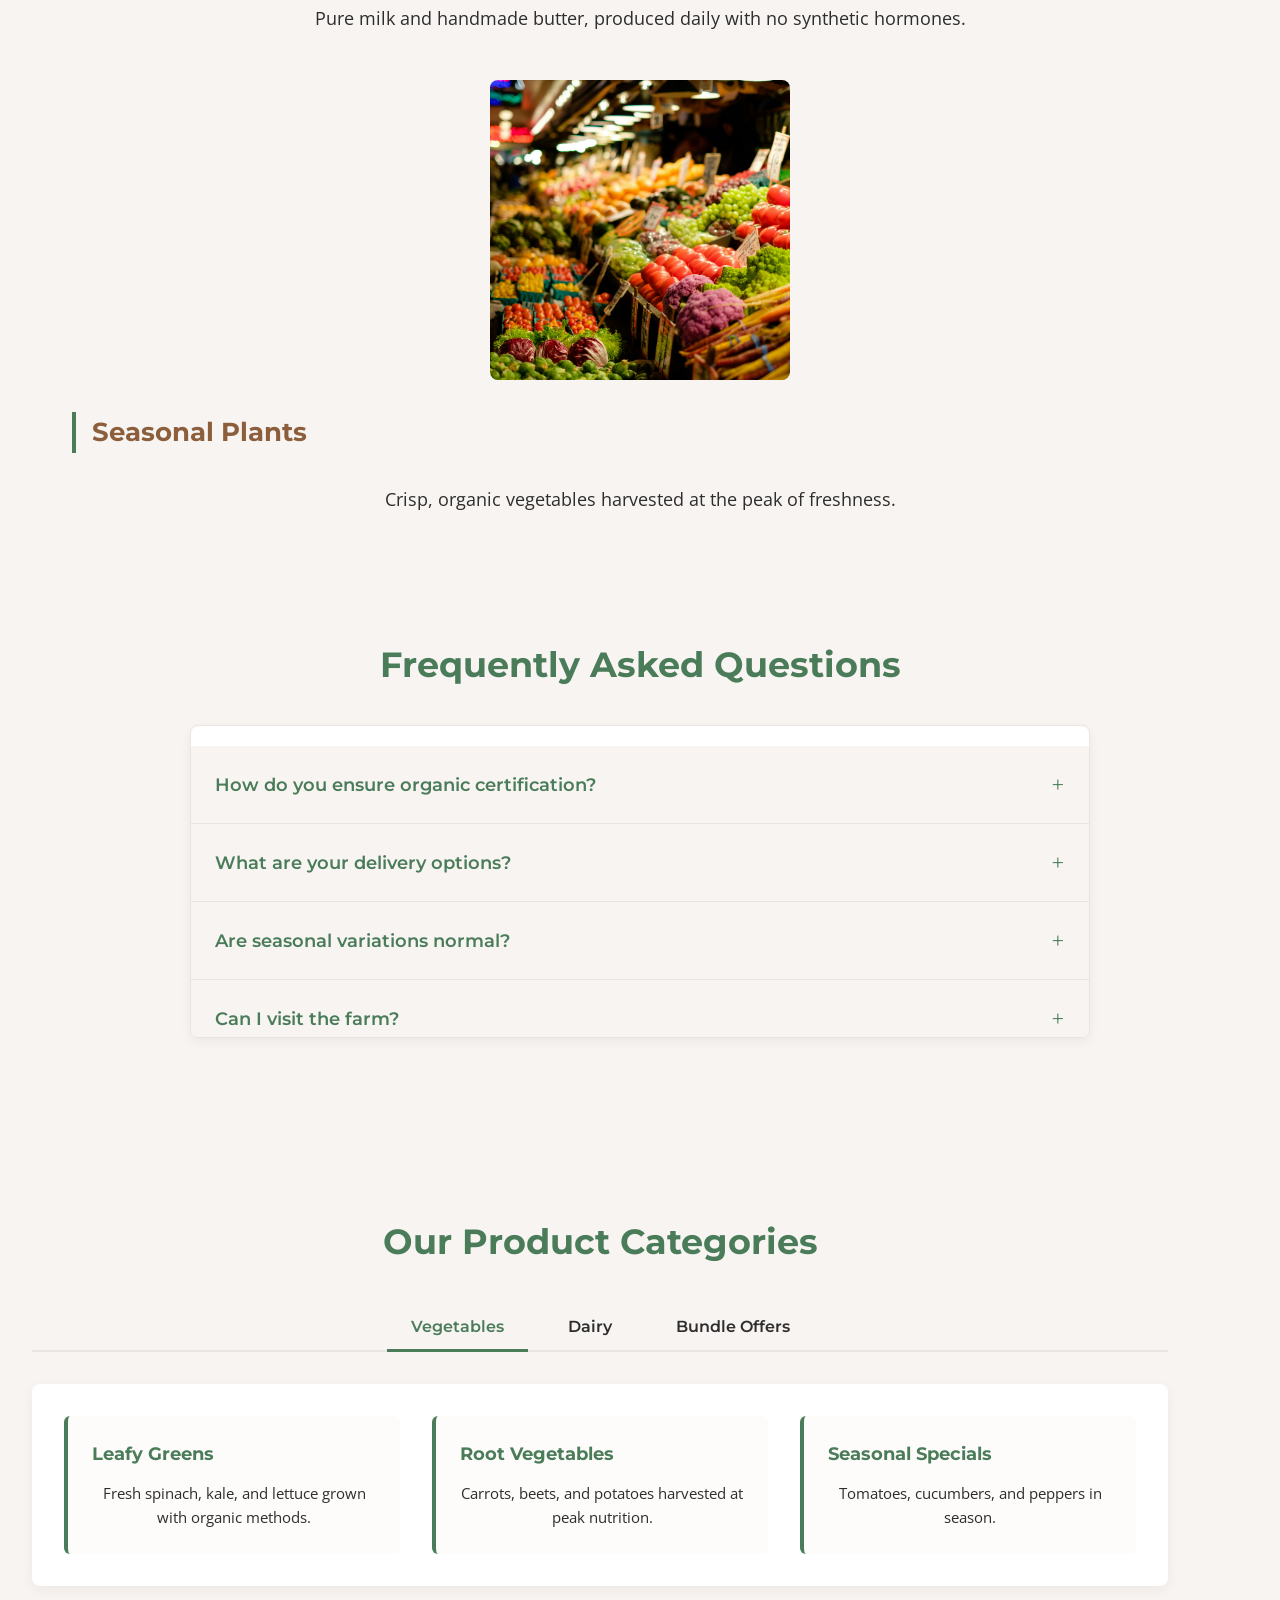
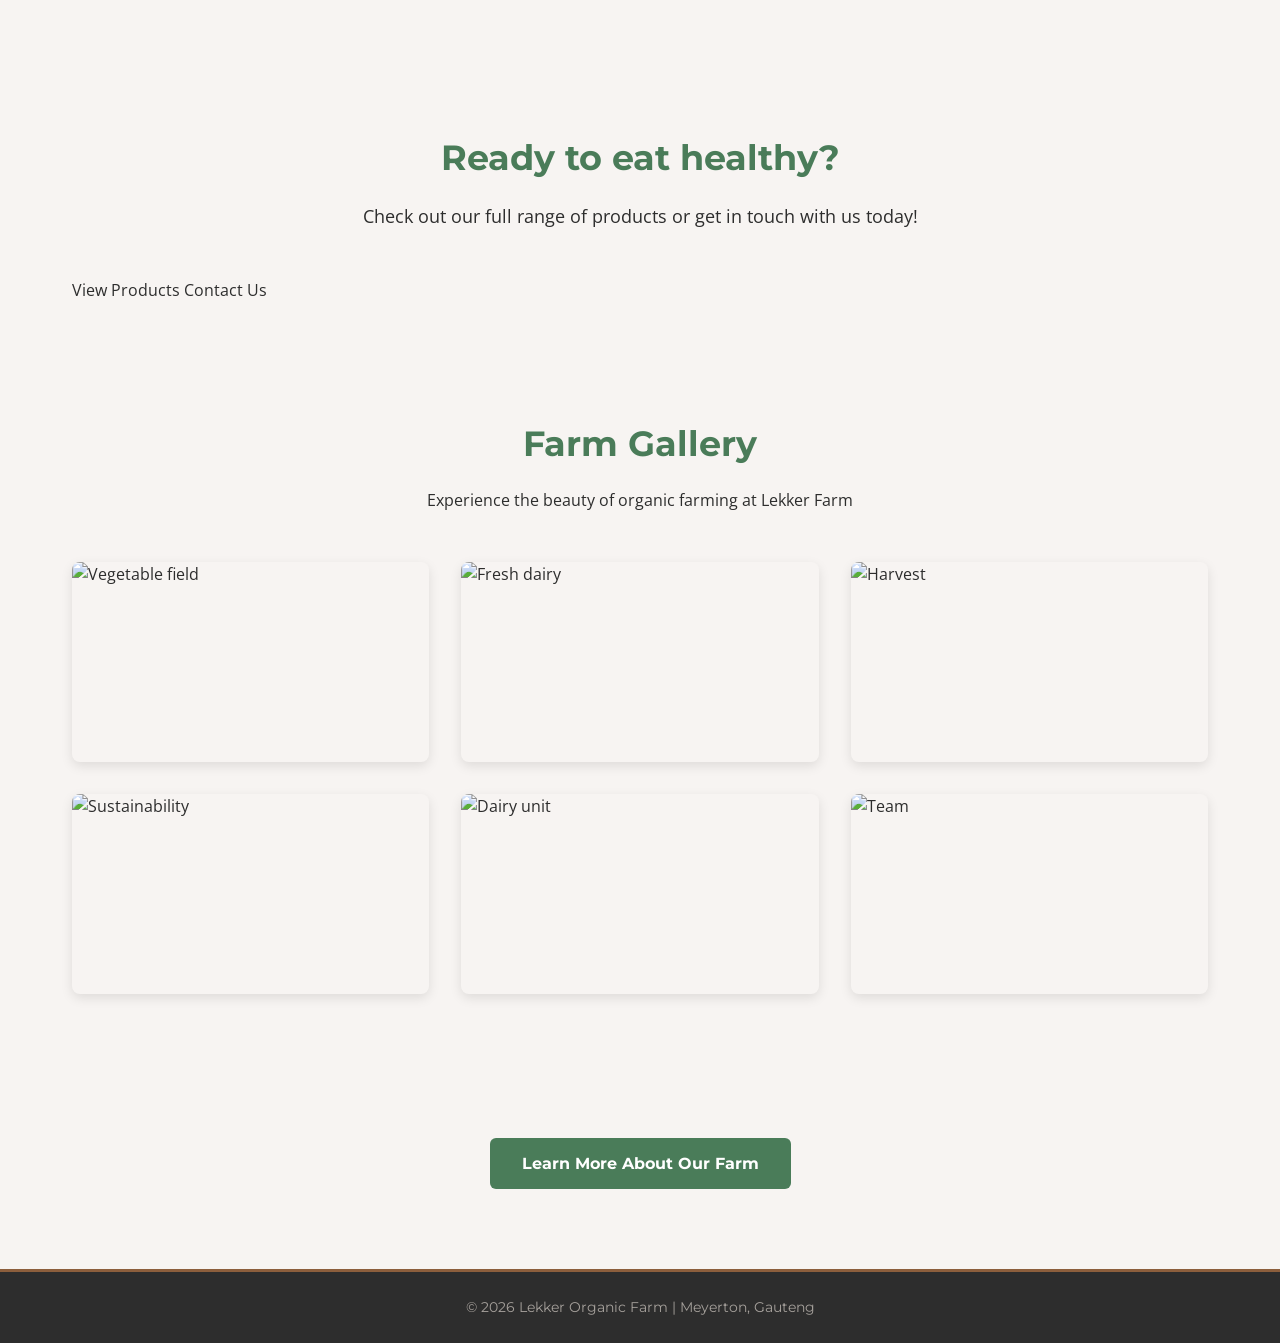
==== commit b76e39a6: "Updated bugs and content 1. Updated map and ensured its functionality 2. Updated image gallery" ====
--- a/index.html
+++ b/index.html
@@ -109,10 +109,12 @@
             <h2>Our Featured Produce</h2>
             <div class="product-grid">
                 <div class="feature">
+                    <img src="images/dairy.jpg" alt="Fresh Dairy Products" class="feature-img-300">
                     <h3>Fresh Dairy</h3>
                     <p>Pure milk and handmade butter, produced daily with no synthetic hormones.</p>
                 </div>
                 <div class="feature">
+                    <img src="images/veggie-box.jpg" alt="Seasonal Vegetables" class="feature-img-300">
                     <h3>Seasonal Plants</h3>
                     <p>Crisp, organic vegetables harvested at the peak of freshness.</p>
                 </div>
--- a/css/style.css
+++ b/css/style.css
@@ -1354,12 +1354,15 @@
 
 .product-card-image {
     position: relative;
-    height: 200px;
+    height: 300px;
+    width: 300px;
     overflow: hidden;
     background-color: #f0ece8;
-}
-
-.product-card-image img {
+    margin: 0 auto;
+}
+
+.product-card-image img,
+.product-img-300 {
     width: 100%;
     height: 100%;
     object-fit: cover;
@@ -1368,6 +1371,70 @@
 
 .product-card:hover .product-card-image img {
     transform: scale(1.08);
+}
+
+/* 300x300px Product and Feature Image Styling */
+.feature-img-300,
+.product-img-300 {
+    width: 300px;
+    height: 300px;
+    object-fit: cover;
+    border-radius: 8px;
+    margin-bottom: 1rem;
+}
+
+.feature-img-300 {
+    display: block;
+    margin-left: auto;
+    margin-right: auto;
+}
+
+/* Gallery Grid and Image Styling */
+#farm-gallery {
+    padding: 2rem;
+    background-color: var(--bg-cream);
+}
+
+#farm-gallery h2 {
+    text-align: center;
+    margin-bottom: 2rem;
+}
+
+.gallery-grid {
+    display: grid;
+    grid-template-columns: repeat(auto-fit, minmax(320px, 1fr));
+    gap: 2rem;
+    max-width: 1200px;
+    margin: 0 auto;
+}
+
+.gallery-card {
+    background-color: white;
+    border-radius: 8px;
+    overflow: hidden;
+    box-shadow: 0 4px 12px rgba(0, 0, 0, 0.08);
+    transition: transform 0.3s ease, box-shadow 0.3s ease;
+    text-align: center;
+}
+
+.gallery-card:hover {
+    transform: translateY(-8px);
+    box-shadow: 0 8px 20px rgba(0, 0, 0, 0.15);
+}
+
+.gallery-img-300 {
+    width: 300px;
+    height: 300px;
+    object-fit: cover;
+    display: block;
+    margin: 0 auto;
+}
+
+.gallery-card p {
+    padding: 1rem;
+    font-weight: 600;
+    color: var(--primary-green);
+    margin: 0;
 }
 
 .stock-badge {
